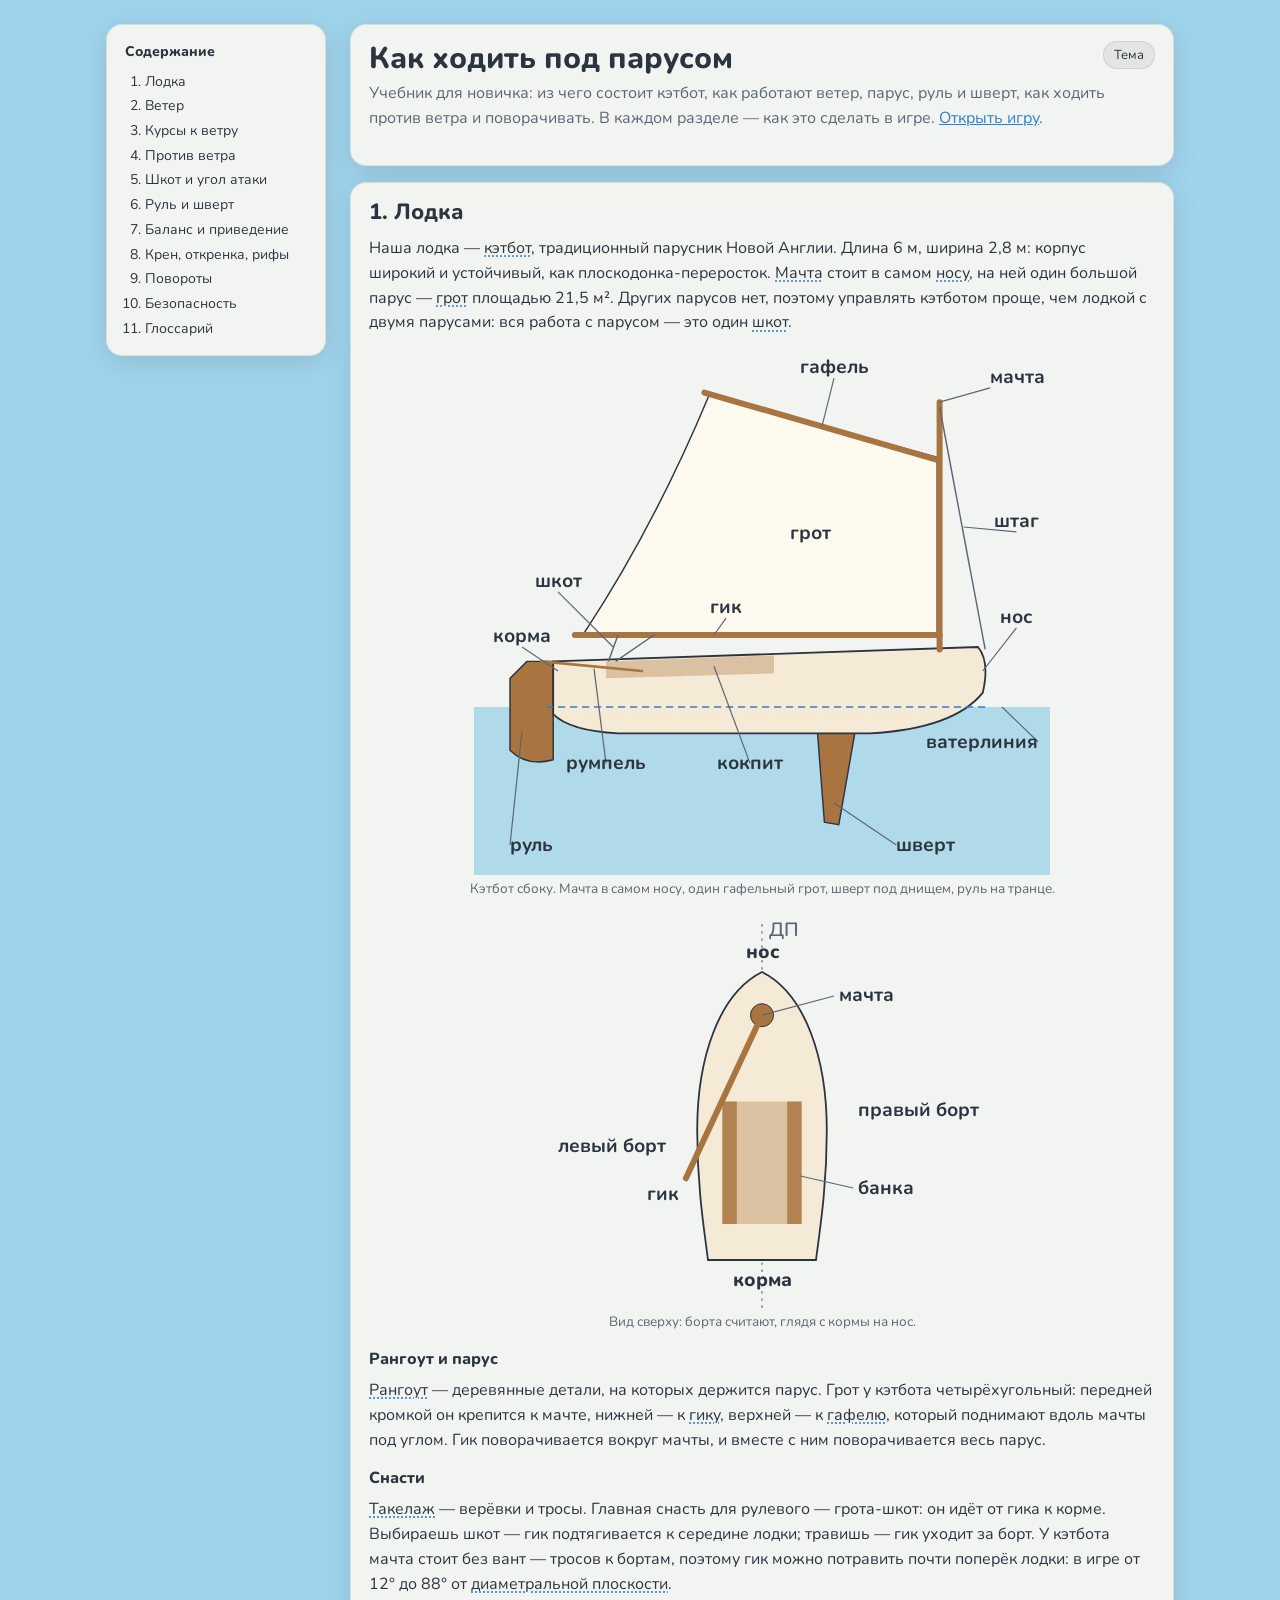
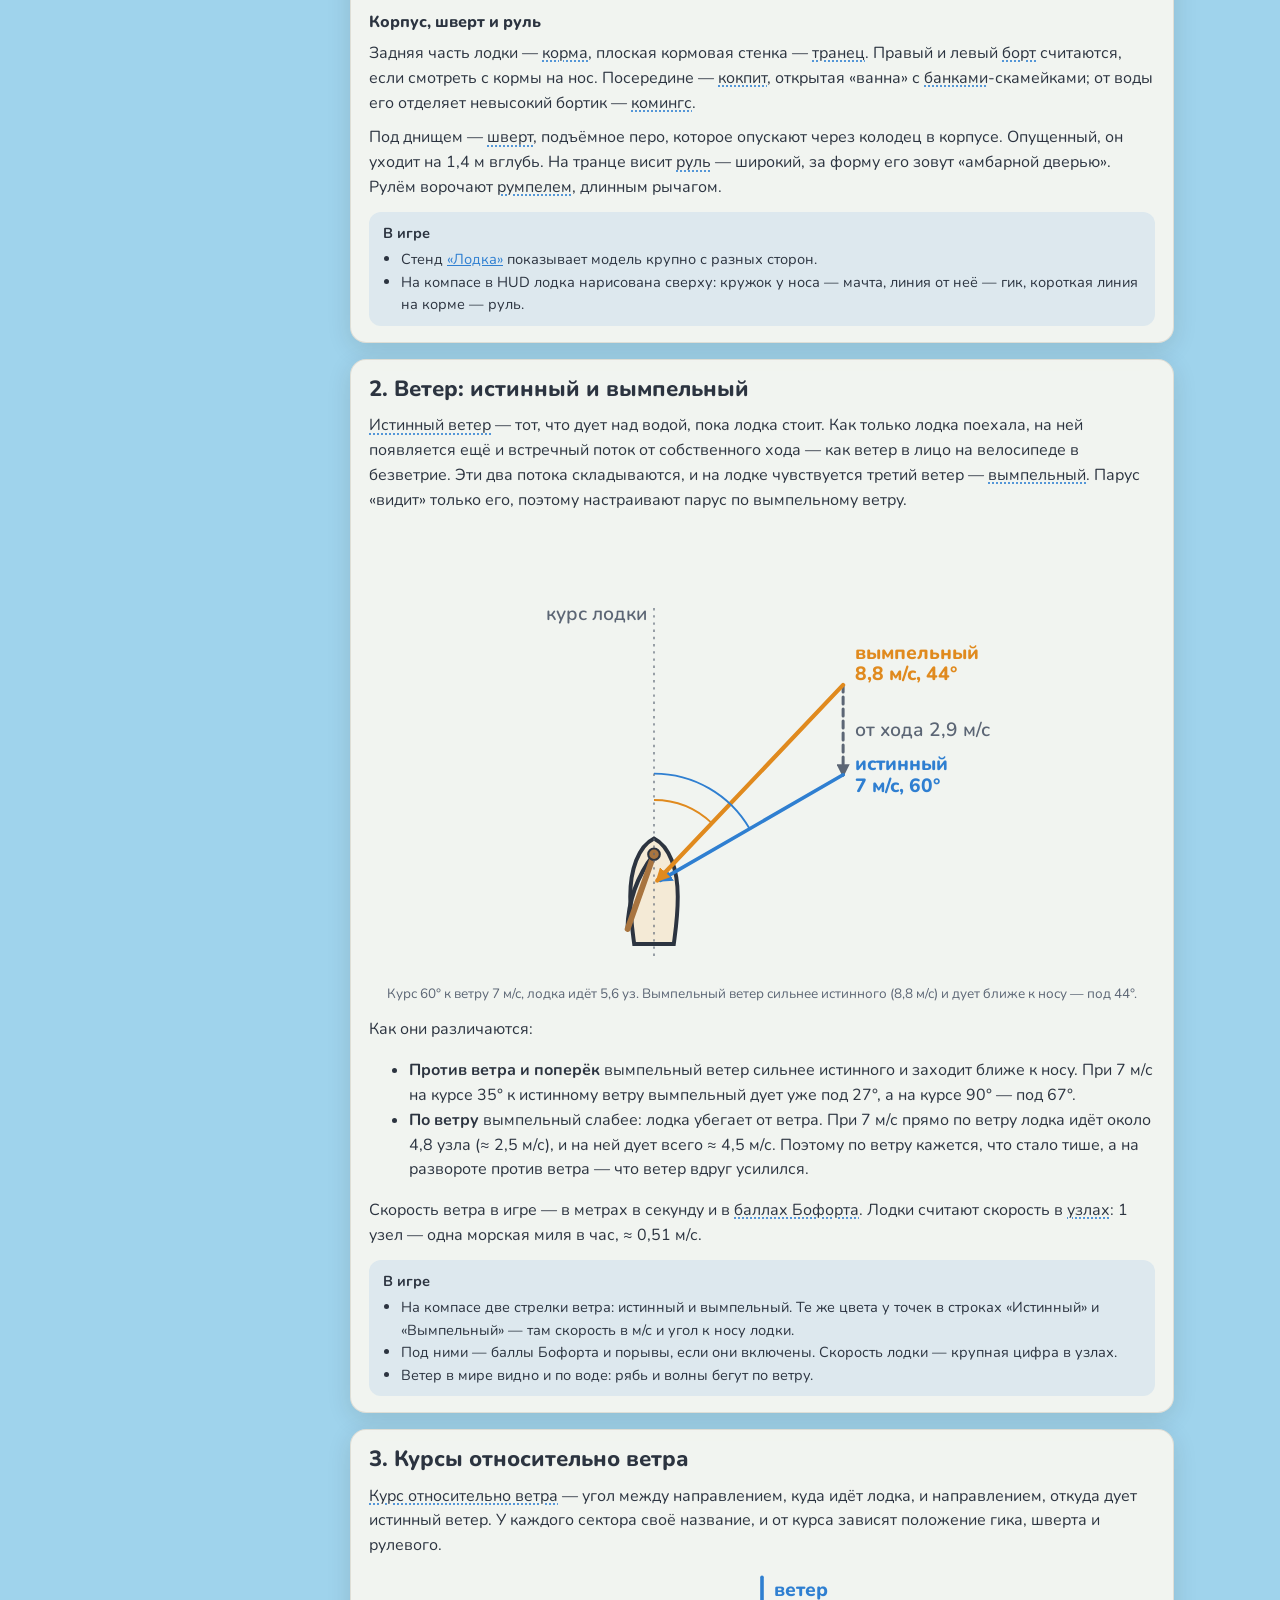
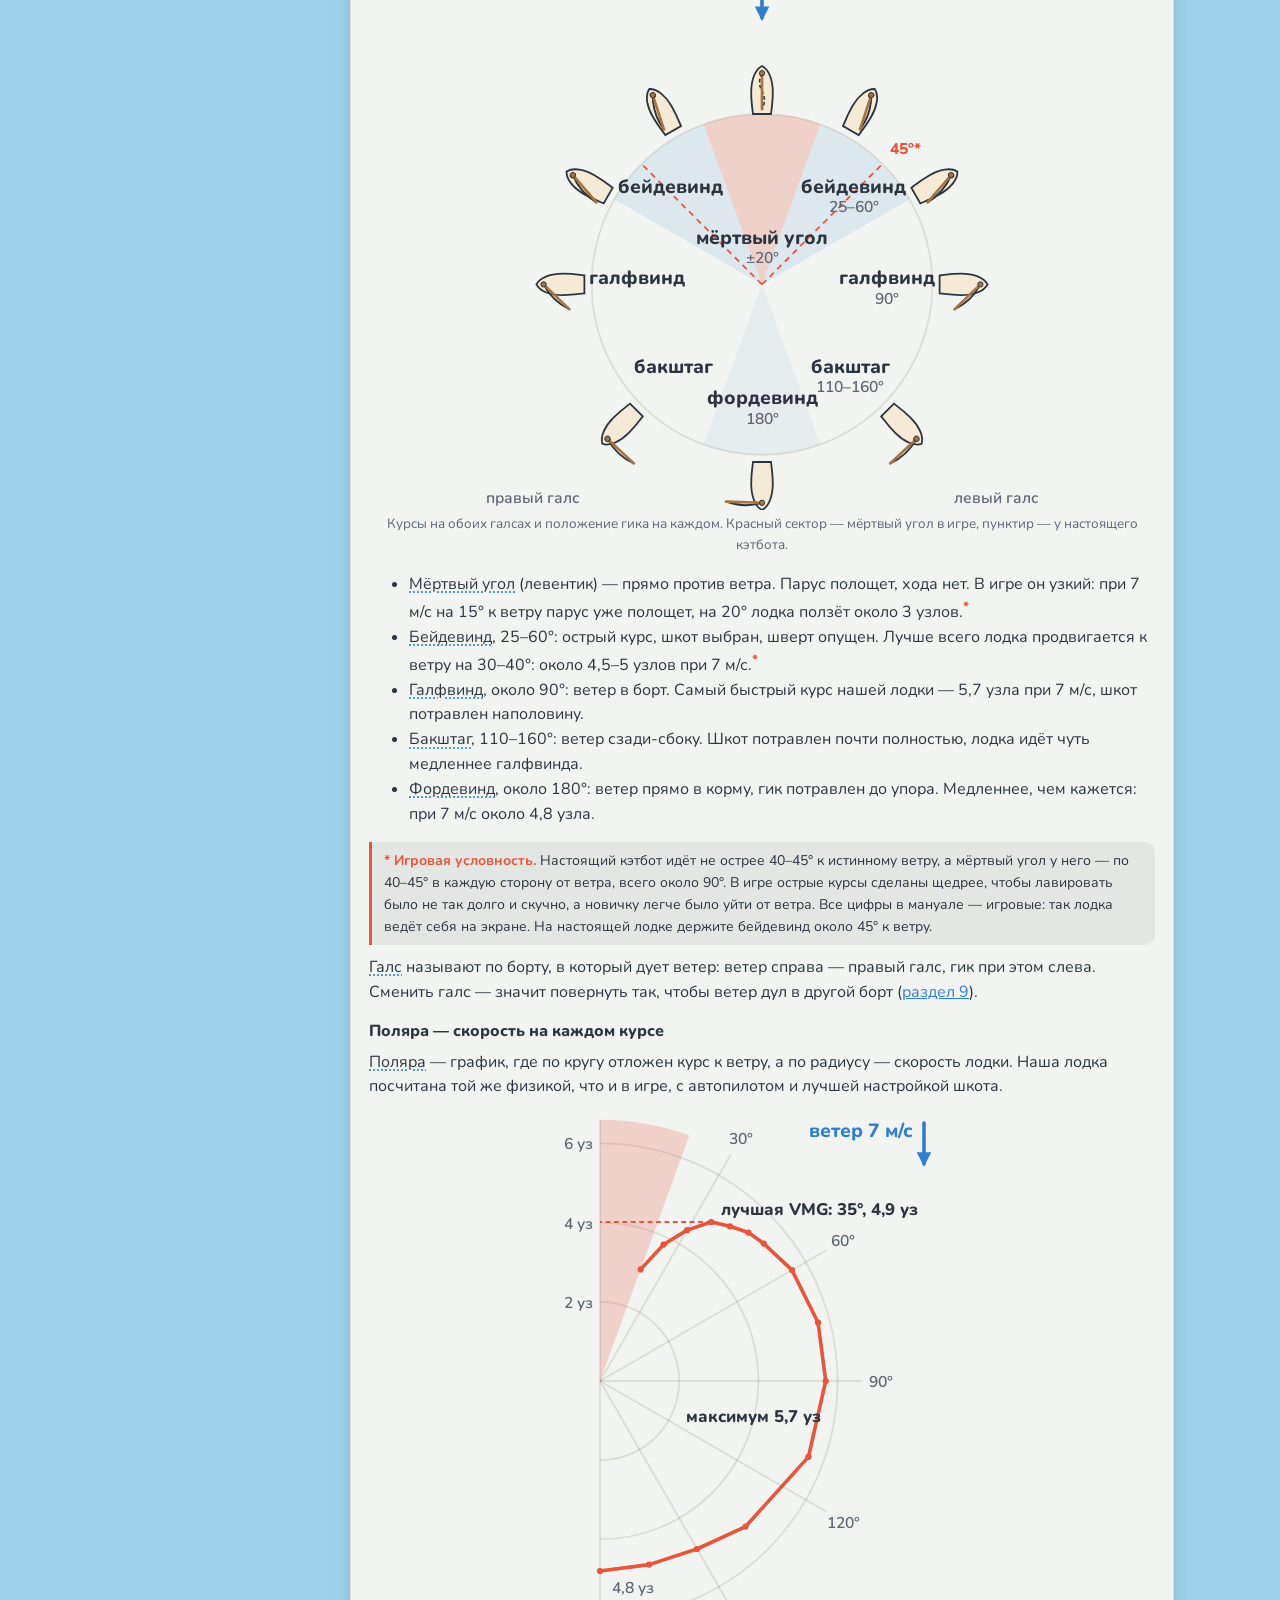
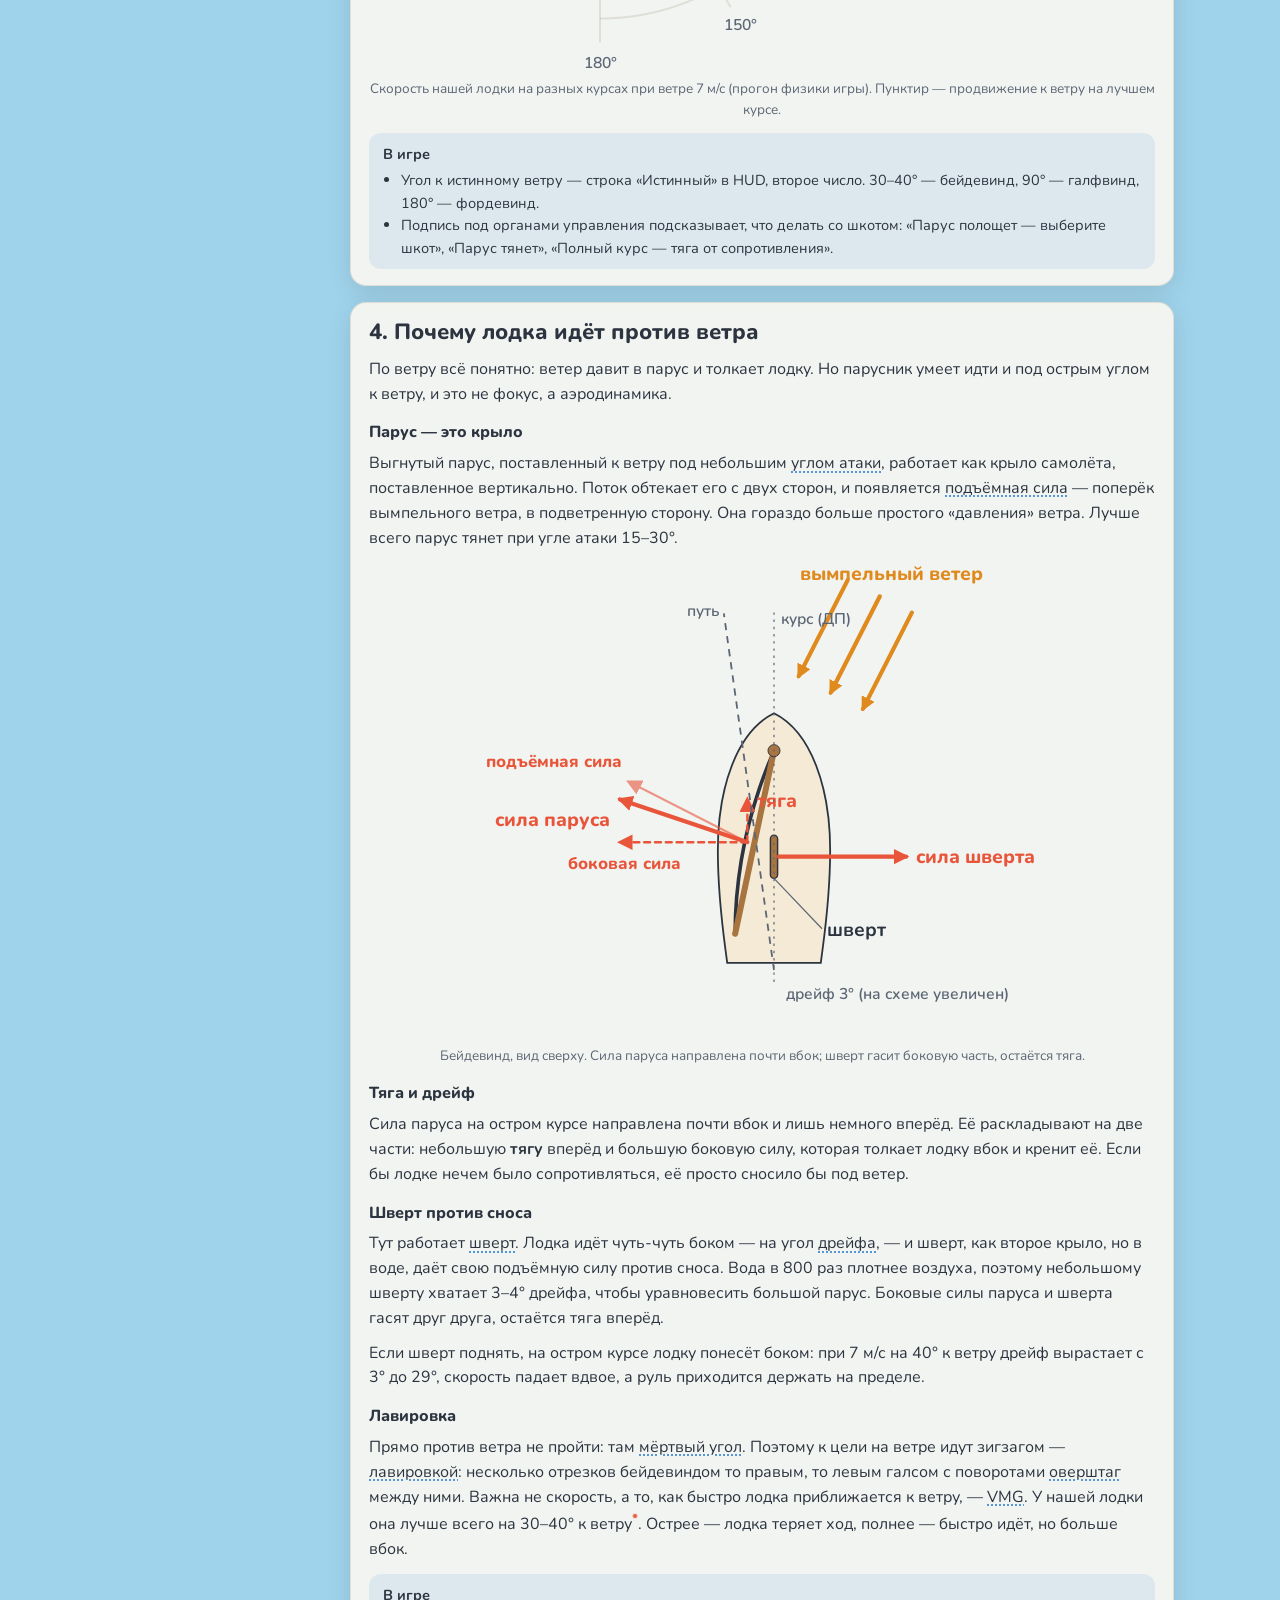
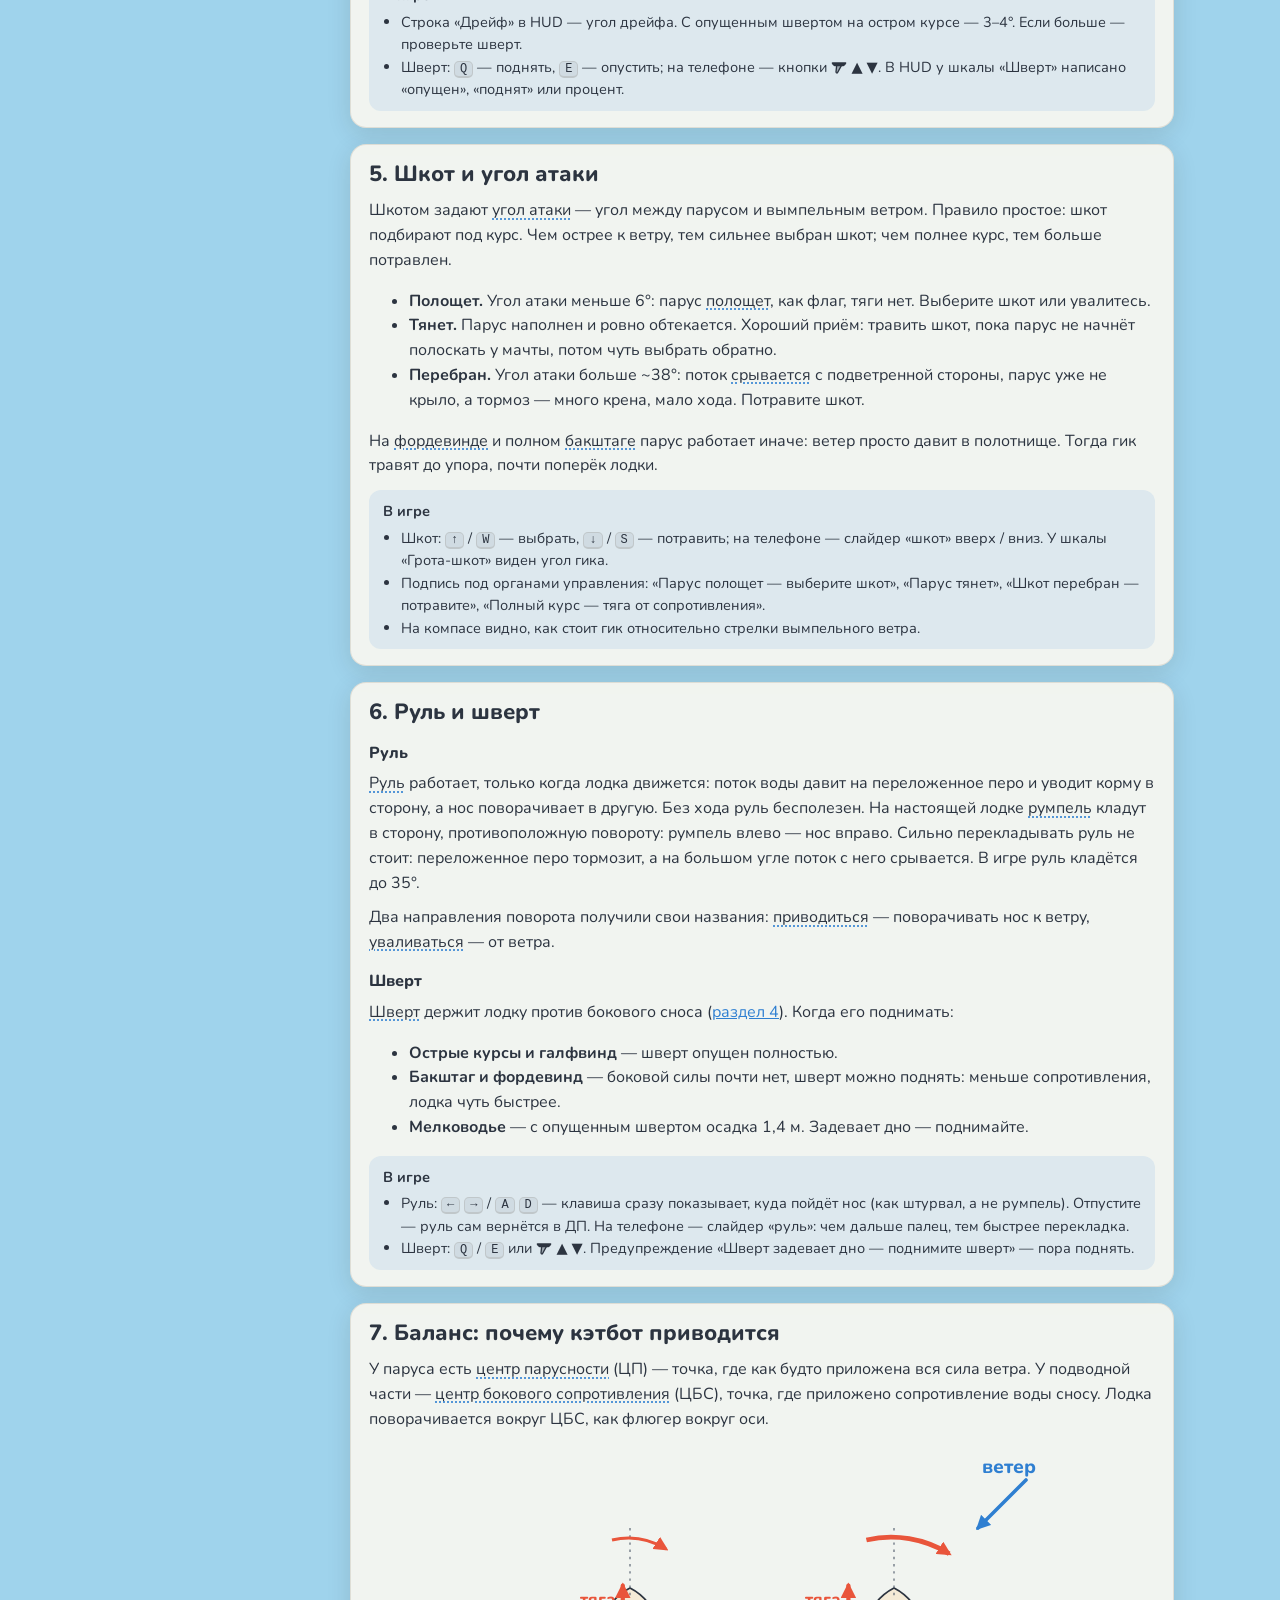
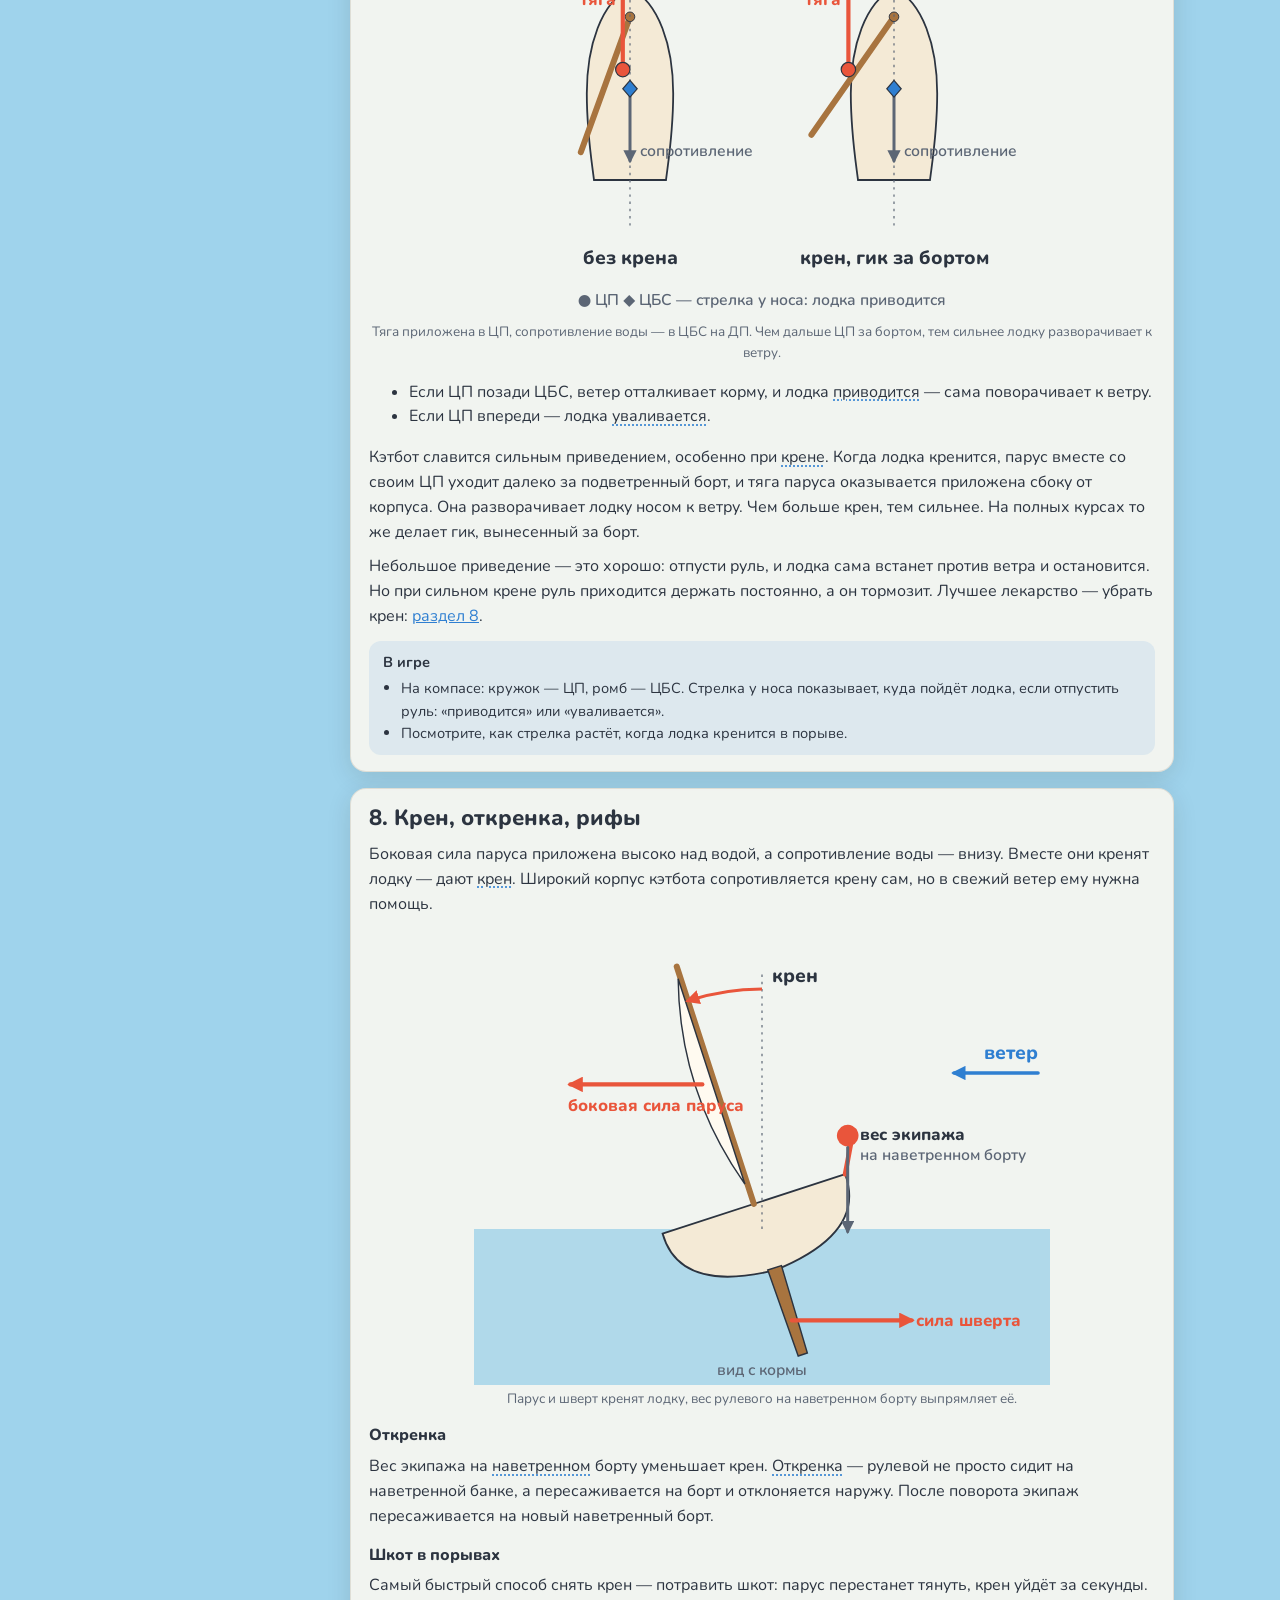
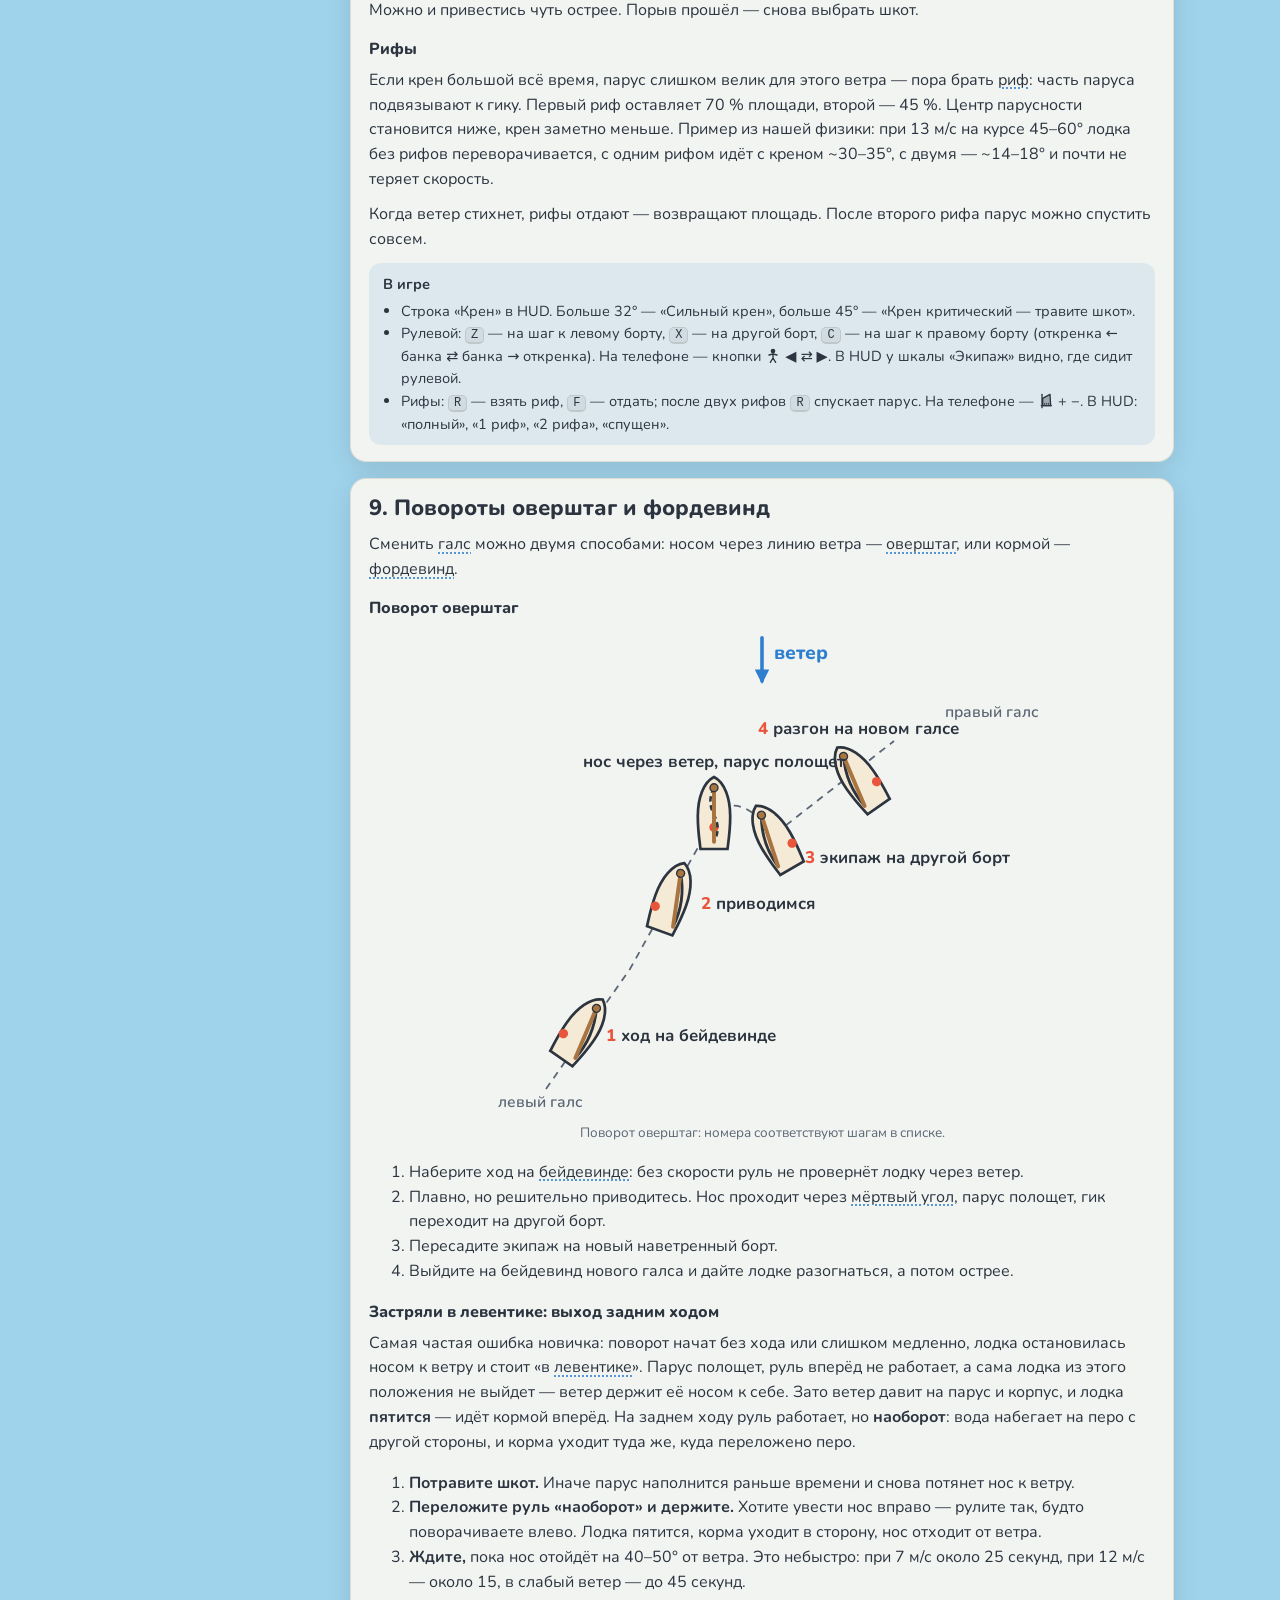
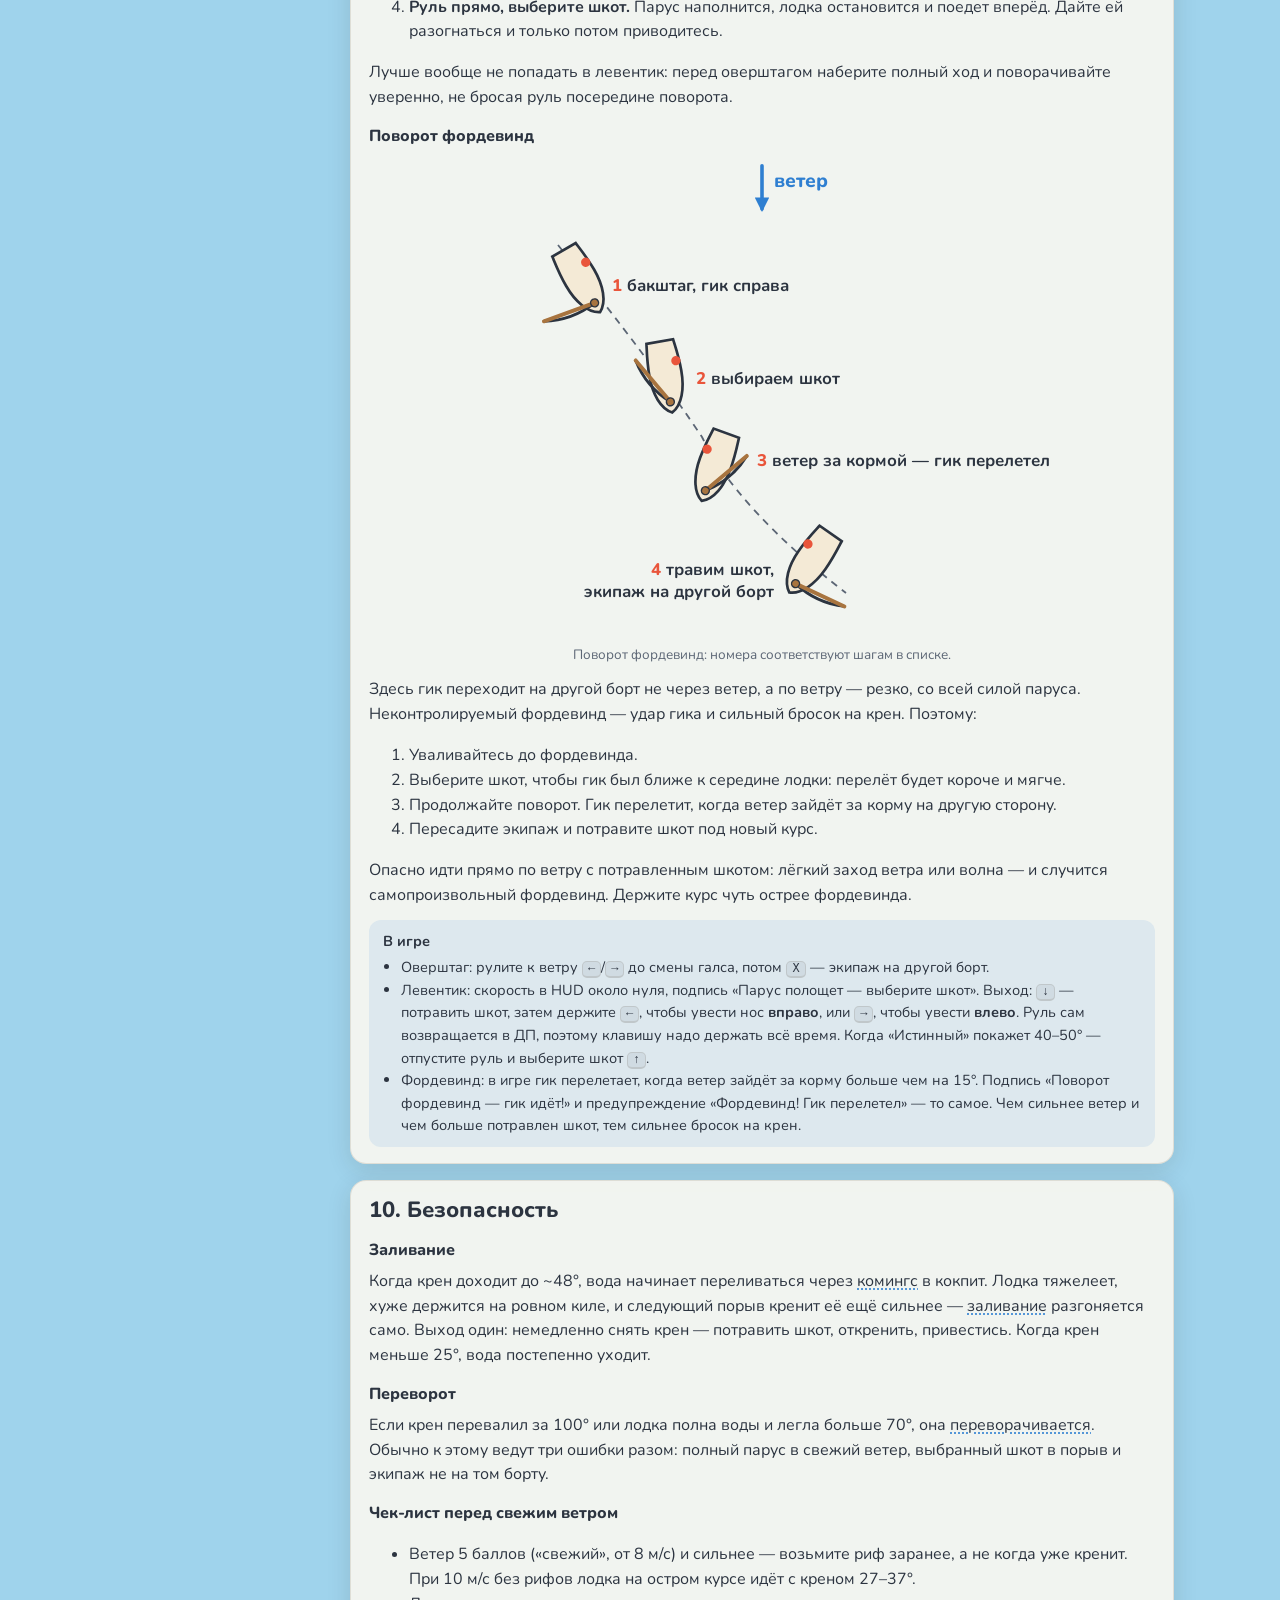
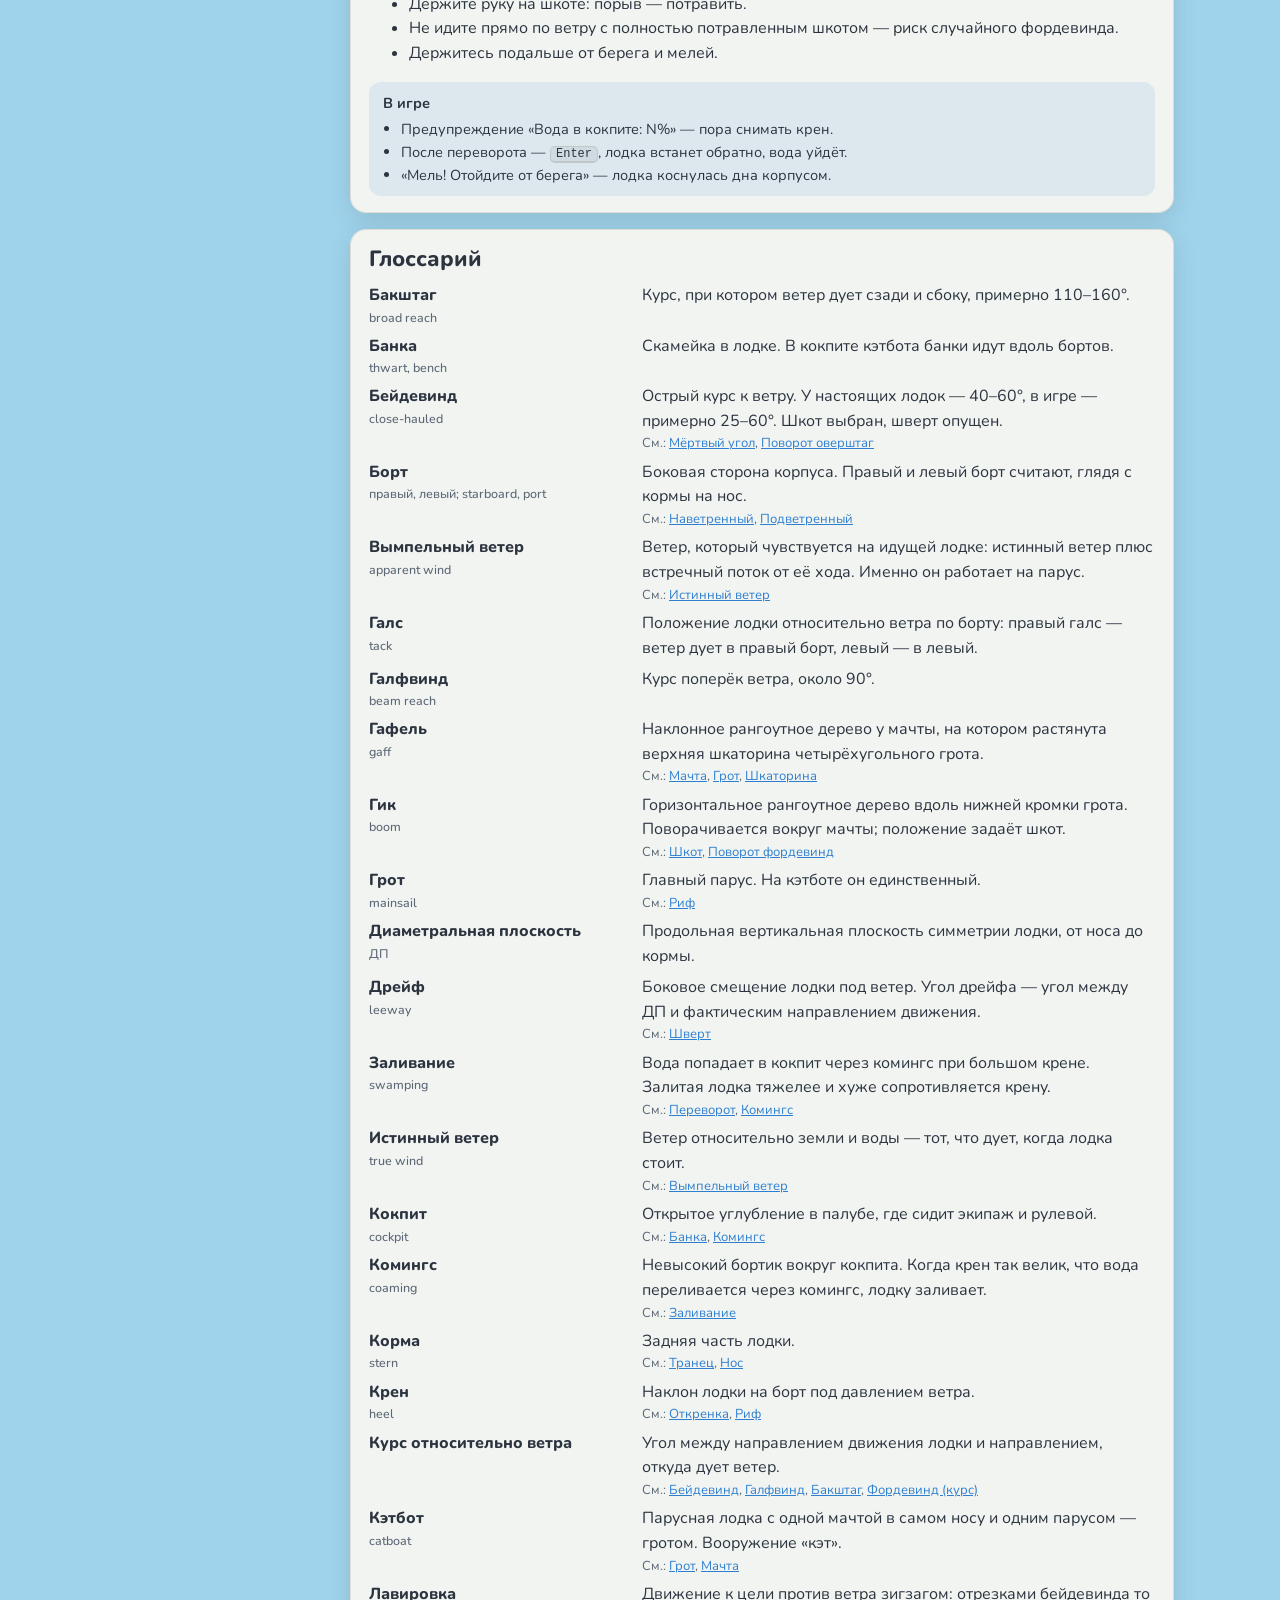
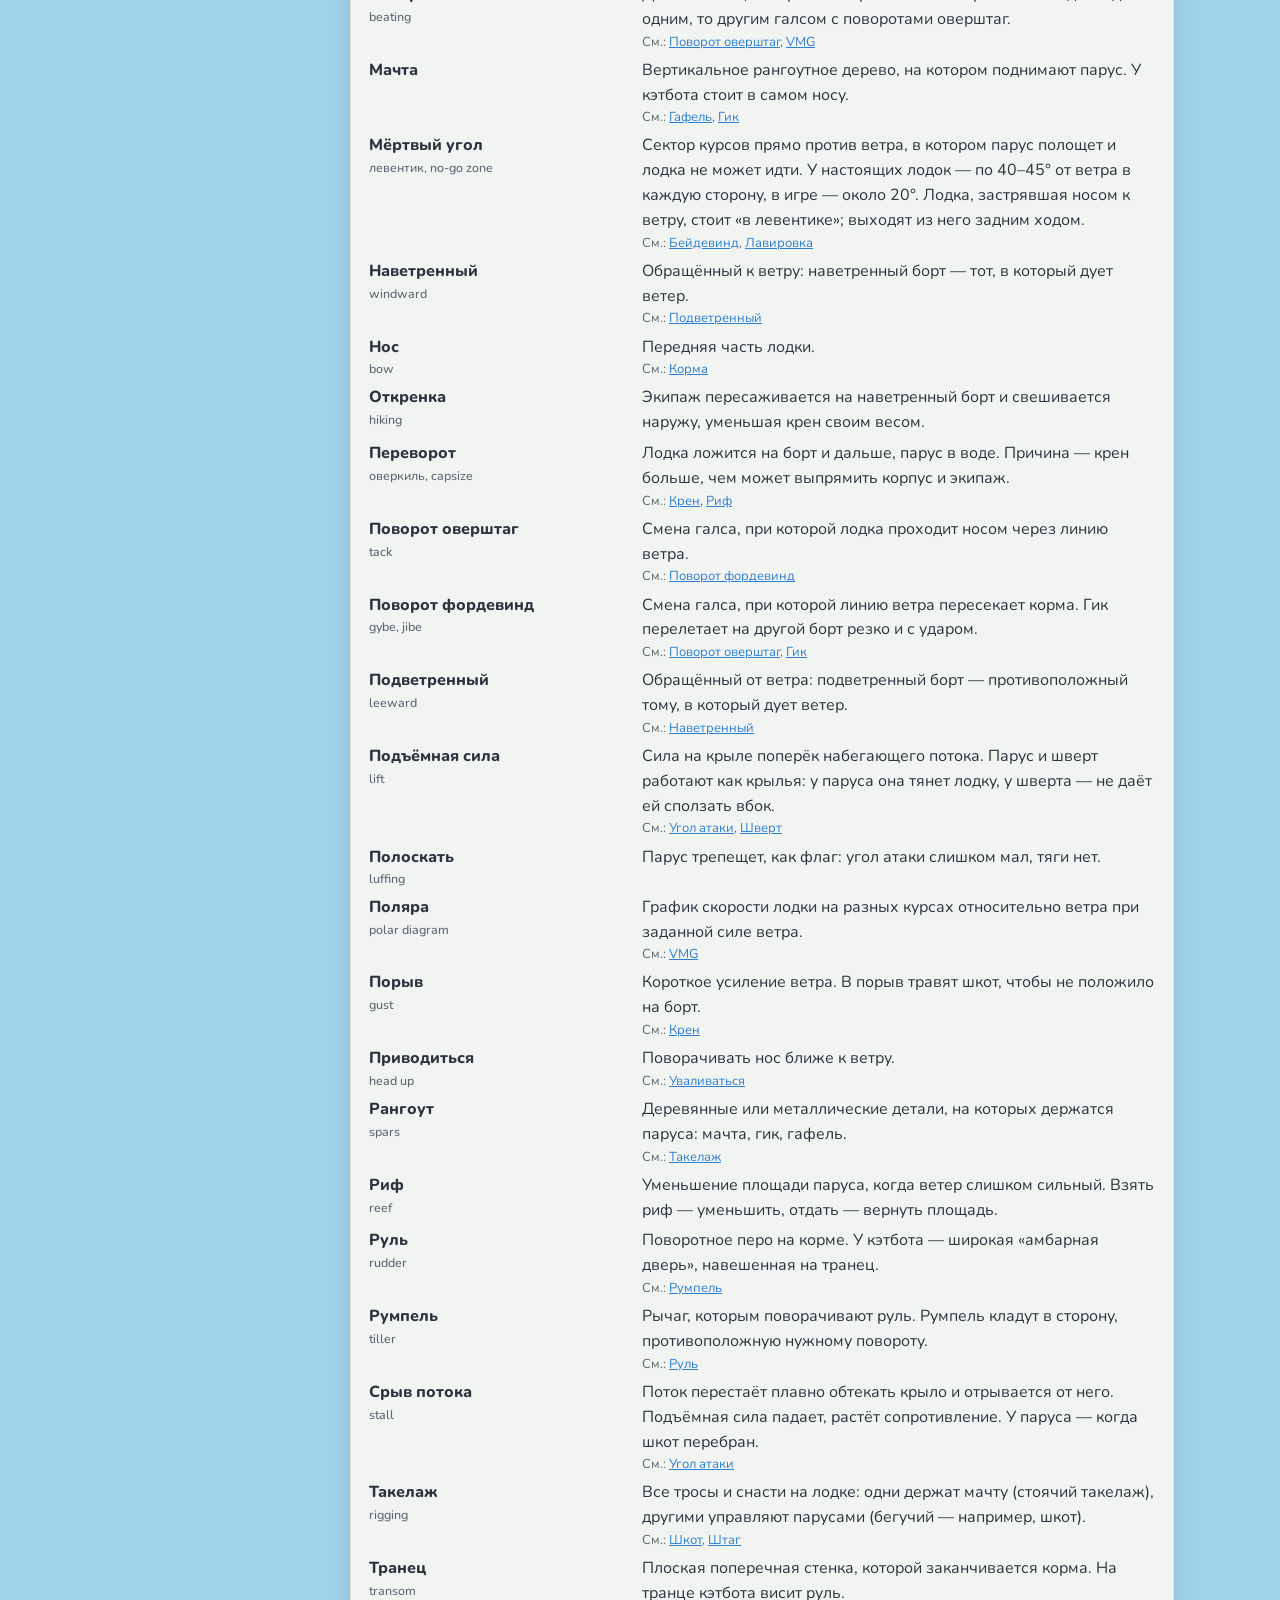
==== manual.html @ 0f507c75 "added sailing manual page" ====
<!doctype html>
<html lang="ru">
<head>
  <meta charset="utf-8">
  <meta name="viewport" content="width=device-width, initial-scale=1">
  <title>Кэтбот — как ходить под парусом</title>
  <!-- Учебник для новичка. Проза живёт здесь; перевод — копия страницы (manual.en.html, manual.pt.html).
       Глоссарий строится из src/ui/glossary.js, термины в тексте — <a class="term" href="#g-<id>">.
       Цифры только из нашей физики: src/config.js и src/debug/run-polar.mjs. -->
  <link rel="preconnect" href="https://fonts.googleapis.com">
  <link href="https://fonts.googleapis.com/css2?family=Nunito:wght@500;700;800&display=swap" rel="stylesheet">
  <link rel="icon" type="image/png" sizes="192x192" href="icons/icon-192.png">
  <style>
    /* токены как в tools.html + тёмная тема и цвета для схем */
    :root {
      --bg: #9fd3ec;
      --ink: #2c3440;
      --ink-soft: #5c6675;
      --card: rgba(255, 250, 240, 0.86);
      --card-border: rgba(80, 60, 30, 0.12);
      --accent: #e9553b;
      --true: #2f7fd1;
      --code: rgba(44, 52, 64, 0.07);
      --game: rgba(47, 127, 209, 0.10);
      /* схемы */
      --sea: #7cc3e6;
      --hull: #f4ead6;
      --wood: #a8743f;
      --sailc: #fffaf0;
      --wind: #2f7fd1;
      --force: #e9553b;
      --line: #2c3440;
      --app: #e08a1e;
      font-family: 'Nunito', system-ui, sans-serif;
      color-scheme: light;
    }
    @media (prefers-color-scheme: dark) {
      :root:not([data-theme="light"]) {
        --bg: #0f1a24; --ink: #e6edf3; --ink-soft: #9aa7b4; --card: rgba(28, 38, 50, 0.92);
        --card-border: rgba(255, 255, 255, 0.08); --accent: #ff7a5c; --true: #6fb3ff; --code: rgba(255, 255, 255, 0.07);
        --game: rgba(111, 179, 255, 0.10);
        --sea: #1d4a66; --hull: #c9bda6; --wood: #b98552; --sailc: #e8e2d4; --wind: #6fb3ff; --force: #ff7a5c; --line: #e6edf3; --app: #f5a742;
        color-scheme: dark;
      }
    }
    :root[data-theme="dark"] {
      --bg: #0f1a24; --ink: #e6edf3; --ink-soft: #9aa7b4; --card: rgba(28, 38, 50, 0.92);
      --card-border: rgba(255, 255, 255, 0.08); --accent: #ff7a5c; --true: #6fb3ff; --code: rgba(255, 255, 255, 0.07);
      --game: rgba(111, 179, 255, 0.10);
      --sea: #1d4a66; --hull: #c9bda6; --wood: #b98552; --sailc: #e8e2d4; --wind: #6fb3ff; --force: #ff7a5c; --line: #e6edf3; --app: #f5a742;
      color-scheme: dark;
    }
    * { box-sizing: border-box; }
    html { scroll-behavior: smooth; scroll-padding-top: 16px; }
    body { margin: 0; background: var(--bg); color: var(--ink); line-height: 1.55; }
    .wrap { max-width: 1100px; margin: 0 auto; padding: 24px 16px 48px; display: grid; grid-template-columns: 220px minmax(0, 1fr); gap: 24px; }
    h1 { font-size: 30px; font-weight: 800; margin: 0 0 4px; line-height: 1.2; }
    h2 { font-size: 22px; font-weight: 800; margin: 0 0 10px; line-height: 1.25; }
    h3 { font-size: 16px; font-weight: 800; margin: 14px 0 6px; }
    p { margin: 0 0 10px; }
    .lead { color: var(--ink-soft); margin-bottom: 18px; }
    a { color: var(--true); }
    kbd { font-family: ui-monospace, 'SF Mono', Menlo, monospace; font-size: 12px; background: var(--code); border: 1px solid var(--card-border); border-bottom-width: 2px; border-radius: 5px; padding: 0 5px; }
    .card {
      background: var(--card); border: 1px solid var(--card-border); border-radius: 16px;
      box-shadow: 0 6px 24px rgba(40, 30, 10, 0.12); padding: 16px 18px; min-width: 0; margin-bottom: 16px;
    }
    /* оглавление */
    nav.toc { position: sticky; top: 16px; align-self: start; font-size: 14px; }
    nav.toc summary { font-weight: 800; cursor: pointer; list-style: none; }
    nav.toc summary::-webkit-details-marker { display: none; }
    nav.toc ol { margin: 8px 0 0; padding-left: 20px; display: grid; gap: 3px; }
    nav.toc a { text-decoration: none; color: var(--ink); }
    nav.toc a:hover { color: var(--true); }
    /* термины глоссария в тексте */
    a.term { color: inherit; text-decoration: underline dotted var(--true); text-underline-offset: 3px; }
    a.term:hover { color: var(--true); }
    /* блок «В игре» */
    .ingame { background: var(--game); border-radius: 12px; padding: 10px 14px; margin-top: 12px; font-size: 14.5px; }
    .ingame > b:first-child { display: block; margin-bottom: 4px; }
    .ingame ul { margin: 0; padding-left: 18px; }
    .ico { display: inline-block; width: 16px; height: 16px; vertical-align: -3px; }
    .ico svg { width: 100%; height: 100%; }
    /* схемы */
    figure { margin: 12px 0; }
    figure svg { display: block; width: 100%; height: auto; max-width: 640px; margin: 0 auto; }
    /* схемы: цвета только из токенов, чтобы работали обе темы */
    svg.d { font-family: 'Nunito', system-ui, sans-serif; font-size: 16px; font-weight: 700; }
    svg.d text { fill: var(--ink); }
    svg.d .soft { fill: var(--ink-soft); font-weight: 600; }
    svg.d .on-sail { fill: #2c3440; }
    svg.d .b { font-weight: 800; }
    svg.d .w { fill: var(--wind); font-weight: 800; }
    svg.d .a { fill: var(--app); font-weight: 800; }
    svg.d .f { fill: var(--force); font-weight: 800; }
    svg.d .num { fill: var(--accent); font-weight: 800; }
    svg.d .sea { fill: var(--sea); opacity: 0.55; }
    svg.d .hull { fill: var(--hull); stroke: var(--line); stroke-width: 1.5; }
    svg.d .cockpit { fill: var(--wood); opacity: 0.35; }
    svg.d .bench { fill: var(--wood); opacity: 0.8; }
    svg.d .board { fill: var(--wood); stroke: var(--line); stroke-width: 1.2; }
    svg.d .sail { fill: var(--sailc); stroke: var(--line); stroke-width: 1.2; }
    svg.d .sail-top { fill: none; stroke: var(--line); stroke-width: 1.6; }
    svg.d .sail-top.big { stroke-width: 3; }
    svg.d .sail-luff { fill: none; stroke: var(--line); stroke-width: 1.4; stroke-dasharray: 3 2; }
    svg.d .spar { stroke: var(--wood); stroke-width: 5; stroke-linecap: round; }
    svg.d .spar.thin { stroke-width: 2.2; }
    svg.d .mast { fill: var(--wood); stroke: var(--line); stroke-width: 0.8; }
    svg.d .crew { fill: var(--accent); }
    svg.d .crew-line { stroke: var(--accent); stroke-width: 4; stroke-linecap: round; }
    svg.d .rope { stroke: var(--ink-soft); stroke-width: 1.2; fill: none; }
    svg.d .lead { stroke: var(--ink-soft); stroke-width: 1; }
    svg.d .wl { stroke: var(--wind); stroke-width: 1.2; stroke-dasharray: 6 4; }
    svg.d .dp { stroke: var(--ink-soft); stroke-width: 1; stroke-dasharray: 2 4; }
    svg.d .ring { fill: none; stroke: var(--card-border); stroke-width: 1.5; }
    svg.d .zone-dead { fill: var(--force); opacity: 0.22; }
    svg.d .zone-close { fill: var(--wind); opacity: 0.10; }
    svg.d .zone-run { fill: var(--wind); opacity: 0.06; }
    svg.d .real { stroke: var(--force); stroke-width: 1.5; stroke-dasharray: 5 4; }
    svg.d .polar { fill: none; stroke: var(--accent); stroke-width: 3; stroke-linejoin: round; }
    svg.d .polar-dot { fill: var(--accent); }
    svg.d .vmg { stroke: var(--accent); stroke-width: 1.5; stroke-dasharray: 4 3; }
    svg.d .track { fill: none; stroke: var(--ink-soft); stroke-width: 1.5; stroke-dasharray: 6 5; }
    svg.d .ce { fill: var(--force); stroke: var(--line); stroke-width: 1; }
    svg.d .clr { fill: var(--wind); stroke: var(--line); stroke-width: 1; }
    svg.d line.wind, svg.d line.app, svg.d line.induced, svg.d line.force, svg.d line.force-soft, svg.d line.force-dash, svg.d line.line { stroke-linecap: round; }
    svg.d .wind { stroke: var(--wind); stroke-width: 3; marker-end: url(#ah-wind); }
    svg.d .app { stroke: var(--app); stroke-width: 3.5; marker-end: url(#ah-app); }
    svg.d .induced { stroke: var(--ink-soft); stroke-width: 2.5; stroke-dasharray: 6 4; marker-end: url(#ah-soft); }
    svg.d .force { stroke: var(--force); stroke-width: 3.5; marker-end: url(#ah-force); }
    svg.d .force-soft { stroke: var(--force); stroke-width: 1.8; opacity: 0.6; marker-end: url(#ah-force); }
    svg.d .force-dash { stroke: var(--force); stroke-width: 2; stroke-dasharray: 5 4; marker-end: url(#ah-force); }
    svg.d .line { stroke: var(--ink-soft); stroke-width: 2.5; marker-end: url(#ah-soft); }
    svg.d .turn { fill: none; stroke: var(--accent); stroke-width: 2.5; marker-end: url(#ah-accent); }
    svg.d .turn.big { stroke-width: 4; }
    svg.d .angle-a { fill: none; stroke: var(--app); stroke-width: 1.5; }
    svg.d .angle-t { fill: none; stroke: var(--wind); stroke-width: 1.5; }
    .mk-wind { fill: var(--wind); } .mk-app { fill: var(--app); } .mk-force { fill: var(--force); }
    .mk-soft { fill: var(--ink-soft); } .mk-accent { fill: var(--accent); }
    figcaption { font-size: 13.5px; color: var(--ink-soft); text-align: center; margin-top: 4px; }
    /* сноска «игровая условность» */
    .note { border-left: 3px solid var(--accent); background: var(--code); border-radius: 0 10px 10px 0; padding: 8px 12px; margin: 10px 0; font-size: 14px; }
    .note > b:first-child { color: var(--accent); }
    sup a { text-decoration: none; font-weight: 800; color: var(--accent); }
    .todo { border: 2px dashed var(--card-border); border-radius: 12px; padding: 18px; text-align: center; color: var(--ink-soft); font-size: 14px; }
    /* глоссарий */
    dl.glossary { margin: 0; display: grid; grid-template-columns: max-content 1fr; gap: 6px 16px; }
    dl.glossary dt { font-weight: 800; }
    dl.glossary dt small { display: block; font-weight: 500; color: var(--ink-soft); font-size: 12.5px; }
    dl.glossary dd { margin: 0; }
    dl.glossary dd .see { font-size: 13px; color: var(--ink-soft); }
    dl.glossary dt:target, dl.glossary dt:target + dd { background: var(--game); }
    dl.glossary dt:target { border-radius: 6px 0 0 6px; }
    dl.glossary dt:target + dd { border-radius: 0 6px 6px 0; }
    /* «назад к тексту» после перехода по термину в глоссарий */
    .back { position: fixed; right: 16px; bottom: 16px; z-index: 10; font: inherit; font-weight: 800; font-size: 14px;
      background: var(--true); color: #fff; border: 0; border-radius: 999px; padding: 9px 16px; cursor: pointer;
      box-shadow: 0 6px 20px rgba(0, 0, 0, 0.25); }
    .back[hidden] { display: none; }
    a.term.flash { background: var(--game); outline: 2px solid var(--true); border-radius: 4px; transition: outline-color 1.2s; }
    .theme { float: right; font: inherit; font-size: 13px; background: var(--code); color: var(--ink); border: 1px solid var(--card-border); border-radius: 999px; padding: 3px 10px; cursor: pointer; }
    @media (max-width: 760px) {
      .wrap { grid-template-columns: 1fr; gap: 0; }
      nav.toc { position: static; }
      h1 { font-size: 24px; }
      h2 { font-size: 19px; }
      .card { padding: 14px; }
      dl.glossary { grid-template-columns: 1fr; gap: 2px; }
      dl.glossary dd { margin-bottom: 8px; }
    }
  </style>
</head>
<body>
<svg width="0" height="0" style="position:absolute" aria-hidden="true"><defs>
  <marker id="ah-wind" viewBox="0 0 10 10" refX="8" refY="5" markerWidth="12" markerHeight="12" markerUnits="userSpaceOnUse" orient="auto"><path d="M0,0 L10,5 L0,10 z" class="mk-wind"/></marker>
  <marker id="ah-app" viewBox="0 0 10 10" refX="8" refY="5" markerWidth="12" markerHeight="12" markerUnits="userSpaceOnUse" orient="auto"><path d="M0,0 L10,5 L0,10 z" class="mk-app"/></marker>
  <marker id="ah-force" viewBox="0 0 10 10" refX="8" refY="5" markerWidth="13" markerHeight="13" markerUnits="userSpaceOnUse" orient="auto"><path d="M0,0 L10,5 L0,10 z" class="mk-force"/></marker>
  <marker id="ah-soft" viewBox="0 0 10 10" refX="8" refY="5" markerWidth="11" markerHeight="11" markerUnits="userSpaceOnUse" orient="auto"><path d="M0,0 L10,5 L0,10 z" class="mk-soft"/></marker>
  <marker id="ah-accent" viewBox="0 0 10 10" refX="8" refY="5" markerWidth="12" markerHeight="12" markerUnits="userSpaceOnUse" orient="auto"><path d="M0,0 L10,5 L0,10 z" class="mk-accent"/></marker>
</defs></svg>
<div class="wrap">
  <nav class="toc card">
    <details id="toc" open>
      <summary>Содержание</summary>
      <ol>
        <li><a href="#boat">Лодка</a></li>
        <li><a href="#wind">Ветер</a></li>
        <li><a href="#courses">Курсы к ветру</a></li>
        <li><a href="#upwind">Против ветра</a></li>
        <li><a href="#trim">Шкот и угол атаки</a></li>
        <li><a href="#foils">Руль и шверт</a></li>
        <li><a href="#balance">Баланс и приведение</a></li>
        <li><a href="#heel">Крен, откренка, рифы</a></li>
        <li><a href="#turns">Повороты</a></li>
        <li><a href="#safety">Безопасность</a></li>
        <li><a href="#glossary">Глоссарий</a></li>
      </ol>
    </details>
  </nav>

  <main>
    <header class="card">
      <button class="theme" id="theme" type="button">Тема</button>
      <h1>Как ходить под парусом</h1>
      <p class="lead">Учебник для новичка: из чего состоит кэтбот, как работают ветер, парус, руль и шверт,
        как ходить против ветра и поворачивать. В каждом разделе — как это сделать в игре.
        <a href="index.html">Открыть игру</a>.</p>
    </header>

    <section class="card" id="boat">
      <h2>1. Лодка</h2>
      <p>Наша лодка — <a class="term" href="#g-catboat">кэтбот</a>, традиционный парусник Новой Англии. Длина 6 м, ширина
        2,8 м: корпус широкий и устойчивый, как плоскодонка-переросток. <a class="term" href="#g-mast">Мачта</a> стоит
        в самом <a class="term" href="#g-bow">носу</a>, на ней один большой парус — <a class="term" href="#g-grot">грот</a>
        площадью 21,5 м². Других парусов нет, поэтому управлять кэтботом проще, чем лодкой с двумя парусами:
        вся работа с парусом — это один <a class="term" href="#g-sheet">шкот</a>.</p>
      <figure><svg viewBox="0 0 480 440" class="d" role="img" aria-label="Кэтбот сбоку: мачта, гафель, грот, гик, шкот, кокпит, руль, шверт" style="max-width:576px"><rect x="0" y="300" width="480" height="140" class="sea"/><path d="M286,318 L318,318 L304,398 L292,396 Z" class="board"/><path d="M44,262 L66,262 L66,344 Q44,350 30,336 L30,276 Z" class="board"/><path d="M66,262 L420,250 Q430,262 424,288 Q400,318 330,322 L120,322 Q80,320 66,306 Z" class="hull"/><line x1="60" y1="300" x2="430" y2="300" class="wl"/><path d="M110,262 L250,257 L250,272 L110,276 Z" class="cockpit"/><line x1="56" y1="262" x2="140" y2="270" class="spar thin"/><path d="M386,240 L386,92 L196,40 Q150,150 92,238 Z" class="sail"/><line x1="388" y1="252" x2="388" y2="46" class="spar"/><line x1="386" y1="94" x2="192" y2="38" class="spar"/><line x1="388" y1="240" x2="84" y2="240" class="spar"/><path d="M120,240 L112,262" class="rope"/><path d="M150,240 L118,262" class="rope"/><line x1="388" y1="50" x2="426" y2="252" class="rope"/><line x1="388" y1="46" x2="430" y2="34" class="lead"/><text x="430" y="30" text-anchor="start" class="">мачта</text><line x1="290" y1="66" x2="300" y2="26" class="lead"/><text x="300" y="22" text-anchor="middle" class="">гафель</text><text x="280" y="160" text-anchor="middle" class="on-sail">грот</text><line x1="200" y1="240" x2="210" y2="226" class="lead"/><text x="210" y="222" text-anchor="middle" class="on-sail">гик</text><line x1="116" y1="250" x2="70" y2="204" class="lead"/><text x="70" y="200" text-anchor="middle" class="">шкот</text><line x1="408" y1="150" x2="452" y2="154" class="lead"/><text x="452" y="150" text-anchor="middle" class="">штаг</text><line x1="200" y1="266" x2="230" y2="347" class="lead"/><text x="230" y="352" text-anchor="middle" class="">кокпит</text><line x1="100" y1="268" x2="110" y2="347" class="lead"/><text x="110" y="352" text-anchor="middle" class="">румпель</text><line x1="40" y1="320" x2="30" y2="415" class="lead"/><text x="30" y="420" text-anchor="start" class="">руль</text><line x1="300" y1="380" x2="352" y2="415" class="lead"/><text x="352" y="420" text-anchor="start" class="">шверт</text><line x1="424" y1="270" x2="452" y2="234" class="lead"/><text x="452" y="230" text-anchor="middle" class="">нос</text><line x1="70" y1="270" x2="40" y2="250" class="lead"/><text x="40" y="246" text-anchor="middle" class="">корма</text><line x1="440" y1="300" x2="470" y2="329" class="lead"/><text x="470" y="334" text-anchor="end" class="">ватерлиния</text></svg><figcaption>Кэтбот сбоку. Мачта в самом носу, один гафельный грот, шверт под днищем, руль на транце.</figcaption></figure>
      <figure><svg viewBox="0 0 480 330" class="d" role="img" aria-label="Кэтбот сверху: нос, корма, правый и левый борт, ДП, банки" style="max-width:576px"><line x1="240" y1="10" x2="240" y2="330" class="dp"/><text x="246" y="20" text-anchor="start" class="soft">ДП</text><g transform="translate(240,170) scale(6.0)"><path d="M0,-20 C6,-17 9,-8 9,2 C9,10 8,16 7.5,20 L-7.5,20 C-8,16 -9,10 -9,2 C-9,-8 -6,-17 0,-20 Z" class="hull" style="stroke-width:0.25"/><path d="M-5.5,-2 L5.5,-2 L5.5,15 L-5.5,15 Z" class="cockpit" style="stroke-width:0.16666666666666666"/><rect x="-5.5" y="-2" width="2" height="17" class="bench"/><rect x="3.5" y="-2" width="2" height="17" class="bench"/><circle cx="0" cy="-14" r="1.6" class="mast" style="stroke-width:0.13333333333333333"/></g><line x1="240" y1="86" x2="176.6" y2="221.9" class="spar"/><text x="170.6" y="239.9" text-anchor="end" class="">гик</text><text x="240" y="38" text-anchor="middle" class="b">нос</text><text x="240" y="312" text-anchor="middle" class="b">корма</text><text x="320" y="170" text-anchor="start" class="">правый борт</text><text x="160" y="200" text-anchor="end" class="">левый борт</text><line x1="272" y1="220" x2="316" y2="230" class="lead"/><text x="320" y="235" text-anchor="start" class="">банка</text><line x1="240" y1="86" x2="300" y2="70" class="lead"/><text x="304" y="74" text-anchor="start" class="">мачта</text></svg><figcaption>Вид сверху: борта считают, глядя с кормы на нос.</figcaption></figure>
      <h3>Рангоут и парус</h3>
      <p><a class="term" href="#g-rangout">Рангоут</a> — деревянные детали, на которых держится парус. Грот у кэтбота
        четырёхугольный: передней кромкой он крепится к мачте, нижней — к <a class="term" href="#g-boom">гику</a>, верхней —
        к <a class="term" href="#g-gaff">гафелю</a>, который поднимают вдоль мачты под углом. Гик поворачивается вокруг мачты,
        и вместе с ним поворачивается весь парус.</p>
      <h3>Снасти</h3>
      <p><a class="term" href="#g-takelazh">Такелаж</a> — верёвки и тросы. Главная снасть для рулевого — грота-шкот: он идёт
        от гика к корме. Выбираешь шкот — гик подтягивается к середине лодки; травишь — гик уходит за борт. У кэтбота
        мачта стоит без вант — тросов к бортам, поэтому гик можно потравить почти поперёк лодки: в игре от 12° до 88° от
        <a class="term" href="#g-dp">диаметральной плоскости</a>.</p>
      <h3>Корпус, шверт и руль</h3>
      <p>Задняя часть лодки — <a class="term" href="#g-stern">корма</a>, плоская кормовая стенка — <a class="term" href="#g-transom">транец</a>.
        Правый и левый <a class="term" href="#g-bort">борт</a> считаются, если смотреть с кормы на нос. Посередине —
        <a class="term" href="#g-cockpit">кокпит</a>, открытая «ванна» с <a class="term" href="#g-banka">банками</a>-скамейками;
        от воды его отделяет невысокий бортик — <a class="term" href="#g-coaming">комингс</a>.</p>
      <p>Под днищем — <a class="term" href="#g-shvert">шверт</a>, подъёмное перо, которое опускают через колодец в корпусе.
        Опущенный, он уходит на 1,4 м вглубь. На транце висит <a class="term" href="#g-rudder">руль</a> — широкий,
        за форму его зовут «амбарной дверью». Рулём ворочают <a class="term" href="#g-tiller">румпелем</a>, длинным рычагом.</p>
      <div class="ingame"><b>В игре</b>
        <ul>
          <li>Стенд <a href="src/debug/boat-viewer.html?views=detail">«Лодка»</a> показывает модель крупно с разных сторон.</li>
          <li>На компасе в HUD лодка нарисована сверху: кружок у носа — мачта, линия от неё — гик, короткая линия на корме — руль.</li>
        </ul>
      </div>
    </section>

    <section class="card" id="wind">
      <h2>2. Ветер: истинный и вымпельный</h2>
      <p><a class="term" href="#g-true-wind">Истинный ветер</a> — тот, что дует над водой, пока лодка стоит. Как только лодка
        поехала, на ней появляется ещё и встречный поток от собственного хода — как ветер в лицо на велосипеде в безветрие.
        Эти два потока складываются, и на лодке чувствуется третий ветер — <a class="term" href="#g-apparent-wind">вымпельный</a>.
        Парус «видит» только его, поэтому настраивают парус по вымпельному ветру.</p>
      <figure><svg viewBox="0 0 400 380" class="d" role="img" aria-label="Треугольник ветров: истинный ветер плюс встречный поток от хода дают вымпельный" style="max-width:480px"><g transform="translate(110,306) rotate(0) scale(2.2)" class=""><path d="M0,-20 C6,-17 9,-8 9,2 C9,10 8,16 7.5,20 L-7.5,20 C-8,16 -9,10 -9,2 C-9,-8 -6,-17 0,-20 Z" class="hull"/><path d="M0,-14 Q-9.7,-1.5 -10,14.3" class="sail-top"/><line x1="0" y1="-14" x2="-10" y2="14.3" class="spar thin"/><circle cx="0" cy="-14" r="2.2" class="mast"/></g><line x1="110" y1="360" x2="110" y2="70" class="dp"/><text x="104" y="80" text-anchor="end" class="soft">курс лодки</text><line x1="267.6" y1="134.1" x2="267.6" y2="209" class="induced"/><line x1="267.6" y1="209" x2="115.2" y2="297" class="wind"/><line x1="267.6" y1="134.1" x2="112.8" y2="297.1" class="app"/><text x="277.6" y="205" text-anchor="start" class="w">истинный</text><text x="277.6" y="223" text-anchor="start" class="w">7 м/с, 60°</text><text x="277.6" y="176.6" text-anchor="start" class="soft">от хода 2,9 м/с</text><text x="277.6" y="112.1" text-anchor="start" class="a">вымпельный</text><text x="277.6" y="130.1" text-anchor="start" class="a">8,8 м/с, 44°</text><path d="M110,230 A70,70 0 0,1 158.2,249.3" class="angle-a"/><path d="M110,208 A92,92 0 0,1 189.7,254" class="angle-t"/></svg><figcaption>Курс 60° к ветру 7 м/с, лодка идёт 5,6 уз. Вымпельный ветер сильнее истинного (8,8 м/с) и дует ближе к носу — под 44°.</figcaption></figure>
      <p>Как они различаются:</p>
      <ul>
        <li><b>Против ветра и поперёк</b> вымпельный ветер сильнее истинного и заходит ближе к носу. При 7 м/с на курсе
          35° к истинному ветру вымпельный дует уже под 27°, а на курсе 90° — под 67°.</li>
        <li><b>По ветру</b> вымпельный слабее: лодка убегает от ветра. При 7 м/с прямо по ветру лодка идёт около 4,8 узла
          (≈ 2,5 м/с), и на ней дует всего ≈ 4,5 м/с. Поэтому по ветру кажется, что стало тише, а на развороте против ветра — что ветер вдруг усилился.</li>
      </ul>
      <p>Скорость ветра в игре — в метрах в секунду и в <a class="term" href="#g-beaufort">баллах Бофорта</a>. Лодки считают
        скорость в <a class="term" href="#g-knot">узлах</a>: 1 узел — одна морская миля в час, ≈ 0,51 м/с.</p>
      <div class="ingame"><b>В игре</b>
        <ul>
          <li>На компасе две стрелки ветра: истинный и вымпельный. Те же цвета у точек в строках «Истинный» и «Вымпельный» —
            там скорость в м/с и угол к носу лодки.</li>
          <li>Под ними — баллы Бофорта и порывы, если они включены. Скорость лодки — крупная цифра в узлах.</li>
          <li>Ветер в мире видно и по воде: рябь и волны бегут по ветру.</li>
        </ul>
      </div>
    </section>

    <section class="card" id="courses">
      <h2>3. Курсы относительно ветра</h2>
      <p><a class="term" href="#g-kurs">Курс относительно ветра</a> — угол между направлением, куда идёт лодка, и направлением,
        откуда дует истинный ветер. У каждого сектора своё название, и от курса зависят положение гика, шверта и рулевого.</p>
      <figure><svg viewBox="0 0 480 450" class="d" role="img" aria-label="Роза курсов: мёртвый угол, бейдевинд, галфвинд, бакштаг, фордевинд на обоих галсах" style="max-width:576px"><circle cx="240" cy="262" r="142" class="ring"/><path d="M240,262 L191.4,128.6 A142,142 0 0,1 288.6,128.6 Z" class="zone-dead"/><path d="M240,262 L288.6,128.6 A142,142 0 0,1 363,191 Z" class="zone-close"/><path d="M240,262 L117,191 A142,142 0 0,1 191.4,128.6 Z" class="zone-close"/><path d="M240,262 L288.6,395.4 A142,142 0 0,1 191.4,395.4 Z" class="zone-run"/><line x1="240" y1="262" x2="139.6" y2="161.6" class="real"/><line x1="240" y1="262" x2="340.4" y2="161.6" class="real"/><text x="346.7" y="153.3" text-anchor="start" class="f" style="font-size:13px">45°*</text><line x1="240" y1="6" x2="240" y2="40" class="wind"/><text x="250" y="22" text-anchor="start" class="w">ветер</text><g transform="translate(324,116.5) rotate(30) scale(1.0)" class=""><path d="M0,-20 C6,-17 9,-8 9,2 C9,10 8,16 7.5,20 L-7.5,20 C-8,16 -9,10 -9,2 C-9,-8 -6,-17 0,-20 Z" class="hull"/><path d="M0,-14 Q8,-0.4 6.2,15.3" class="sail-top"/><line x1="0" y1="-14" x2="6.2" y2="15.3" class="spar thin"/><circle cx="0" cy="-14" r="2.2" class="mast"/></g><g transform="translate(156,116.5) rotate(-30) scale(1.0)" class=""><path d="M0,-20 C6,-17 9,-8 9,2 C9,10 8,16 7.5,20 L-7.5,20 C-8,16 -9,10 -9,2 C-9,-8 -6,-17 0,-20 Z" class="hull"/><path d="M0,-14 Q-8,-0.4 -6.2,15.3" class="sail-top"/><line x1="0" y1="-14" x2="-6.2" y2="15.3" class="spar thin"/><circle cx="0" cy="-14" r="2.2" class="mast"/></g><g transform="translate(385.5,178) rotate(60) scale(1.0)" class=""><path d="M0,-20 C6,-17 9,-8 9,2 C9,10 8,16 7.5,20 L-7.5,20 C-8,16 -9,10 -9,2 C-9,-8 -6,-17 0,-20 Z" class="hull"/><path d="M0,-14 Q9.6,-1.4 9.8,14.4" class="sail-top"/><line x1="0" y1="-14" x2="9.8" y2="14.4" class="spar thin"/><circle cx="0" cy="-14" r="2.2" class="mast"/></g><g transform="translate(94.5,178) rotate(-60) scale(1.0)" class=""><path d="M0,-20 C6,-17 9,-8 9,2 C9,10 8,16 7.5,20 L-7.5,20 C-8,16 -9,10 -9,2 C-9,-8 -6,-17 0,-20 Z" class="hull"/><path d="M0,-14 Q-9.6,-1.4 -9.8,14.4" class="sail-top"/><line x1="0" y1="-14" x2="-9.8" y2="14.4" class="spar thin"/><circle cx="0" cy="-14" r="2.2" class="mast"/></g><g transform="translate(408,262) rotate(90) scale(1.0)" class=""><path d="M0,-20 C6,-17 9,-8 9,2 C9,10 8,16 7.5,20 L-7.5,20 C-8,16 -9,10 -9,2 C-9,-8 -6,-17 0,-20 Z" class="hull"/><path d="M0,-14 Q14,-6.7 20.8,7.6" class="sail-top"/><line x1="0" y1="-14" x2="20.8" y2="7.6" class="spar thin"/><circle cx="0" cy="-14" r="2.2" class="mast"/></g><g transform="translate(72,262) rotate(-90) scale(1.0)" class=""><path d="M0,-20 C6,-17 9,-8 9,2 C9,10 8,16 7.5,20 L-7.5,20 C-8,16 -9,10 -9,2 C-9,-8 -6,-17 0,-20 Z" class="hull"/><path d="M0,-14 Q-14,-6.7 -20.8,7.6" class="sail-top"/><line x1="0" y1="-14" x2="-20.8" y2="7.6" class="spar thin"/><circle cx="0" cy="-14" r="2.2" class="mast"/></g><g transform="translate(358.8,380.8) rotate(135) scale(1.0)" class=""><path d="M0,-20 C6,-17 9,-8 9,2 C9,10 8,16 7.5,20 L-7.5,20 C-8,16 -9,10 -9,2 C-9,-8 -6,-17 0,-20 Z" class="hull"/><path d="M0,-14 Q15.2,-18.5 30,-13" class="sail-top"/><line x1="0" y1="-14" x2="30" y2="-13" class="spar thin"/><circle cx="0" cy="-14" r="2.2" class="mast"/></g><g transform="translate(121.2,380.8) rotate(-135) scale(1.0)" class=""><path d="M0,-20 C6,-17 9,-8 9,2 C9,10 8,16 7.5,20 L-7.5,20 C-8,16 -9,10 -9,2 C-9,-8 -6,-17 0,-20 Z" class="hull"/><path d="M0,-14 Q-15.2,-18.5 -30,-13" class="sail-top"/><line x1="0" y1="-14" x2="-30" y2="-13" class="spar thin"/><circle cx="0" cy="-14" r="2.2" class="mast"/></g><g transform="translate(240,430) rotate(180) scale(1.0)" class=""><path d="M0,-20 C6,-17 9,-8 9,2 C9,10 8,16 7.5,20 L-7.5,20 C-8,16 -9,10 -9,2 C-9,-8 -6,-17 0,-20 Z" class="hull"/><path d="M0,-14 Q15.2,-18.5 30,-13" class="sail-top"/><line x1="0" y1="-14" x2="30" y2="-13" class="spar thin"/><circle cx="0" cy="-14" r="2.2" class="mast"/></g><g transform="translate(240,100) rotate(0) scale(1.0)" class=""><path d="M0,-20 C6,-17 9,-8 9,2 C9,10 8,16 7.5,20 L-7.5,20 C-8,16 -9,10 -9,2 C-9,-8 -6,-17 0,-20 Z" class="hull"/><path d="M0,-14 Q-4,-6.5 0,1 T0,16" class="sail-luff"/><line x1="0" y1="-14" x2="0" y2="16" class="spar thin"/><circle cx="0" cy="-14" r="2.2" class="mast"/></g><text x="240" y="228" text-anchor="middle" class="b">мёртвый угол</text><text x="240" y="244" text-anchor="middle" class="soft" style="font-size:13px">±20°</text><text x="316.4" y="185.6" text-anchor="middle" class="b">бейдевинд</text><text x="316.4" y="201.6" text-anchor="middle" class="soft" style="font-size:13px">25–60°</text><text x="344" y="262" text-anchor="middle" class="b">галфвинд</text><text x="344" y="278" text-anchor="middle" class="soft" style="font-size:13px">90°</text><text x="313.5" y="335.5" text-anchor="middle" class="b">бакштаг</text><text x="313.5" y="351.5" text-anchor="middle" class="soft" style="font-size:13px">110–160°</text><text x="240" y="362" text-anchor="middle" class="b">фордевинд</text><text x="240" y="378" text-anchor="middle" class="soft" style="font-size:13px">180°</text><text x="163.6" y="185.6" text-anchor="middle" class="b">бейдевинд</text><text x="136" y="262" text-anchor="middle" class="b">галфвинд</text><text x="166.5" y="335.5" text-anchor="middle" class="b">бакштаг</text><text x="10" y="444" text-anchor="start" class="soft" style="font-size:13px">правый галс</text><text x="470" y="444" text-anchor="end" class="soft" style="font-size:13px">левый галс</text></svg><figcaption>Курсы на обоих галсах и положение гика на каждом. Красный сектор — мёртвый угол в игре, пунктир — у настоящего кэтбота.</figcaption></figure>
      <ul>
        <li><a class="term" href="#g-dead-zone">Мёртвый угол</a> (левентик) — прямо против ветра. Парус полощет, хода нет.
          В игре он узкий: при 7 м/с на 15° к ветру парус уже полощет, на 20° лодка ползёт около 3 узлов.<sup><a href="#note-angle">*</a></sup></li>
        <li><a class="term" href="#g-close-hauled">Бейдевинд</a>, 25–60°: острый курс, шкот выбран, шверт опущен. Лучше всего
          лодка продвигается к ветру на 30–40°: около 4,5–5 узлов при 7 м/с.<sup><a href="#note-angle">*</a></sup></li>
        <li><a class="term" href="#g-beam-reach">Галфвинд</a>, около 90°: ветер в борт. Самый быстрый курс нашей лодки —
          5,7 узла при 7 м/с, шкот потравлен наполовину.</li>
        <li><a class="term" href="#g-broad-reach">Бакштаг</a>, 110–160°: ветер сзади-сбоку. Шкот потравлен почти полностью,
          лодка идёт чуть медленнее галфвинда.</li>
        <li><a class="term" href="#g-run">Фордевинд</a>, около 180°: ветер прямо в корму, гик потравлен до упора. Медленнее,
          чем кажется: при 7 м/с около 4,8 узла.</li>
      </ul>
      <aside class="note" id="note-angle"><b>* Игровая условность.</b> Настоящий кэтбот идёт не острее 40–45° к истинному
        ветру, а мёртвый угол у него — по 40–45° в каждую сторону от ветра, всего около 90°. В игре острые курсы
        сделаны щедрее, чтобы лавировать было не так долго и скучно, а новичку легче было уйти от ветра. Все цифры в
        мануале — игровые: так лодка ведёт себя на экране. На настоящей лодке держите бейдевинд около 45° к ветру.</aside>
      <p><a class="term" href="#g-tack-side">Галс</a> называют по борту, в который дует ветер: ветер справа — правый галс,
        гик при этом слева. Сменить галс — значит повернуть так, чтобы ветер дул в другой борт
        (<a href="#turns">раздел 9</a>).</p>
      <h3>Поляра — скорость на каждом курсе</h3>
      <p><a class="term" href="#g-polar">Поляра</a> — график, где по кругу отложен курс к ветру, а по радиусу — скорость
        лодки. Наша лодка посчитана той же физикой, что и в игре, с автопилотом и лучшей настройкой шкота.</p>
      <figure><svg viewBox="0 0 410 470" class="d" role="img" aria-label="Поляра скоростей кэтбота при ветре 7 м/с" style="max-width:492px"><path d="M70,159 A66,66 0 0,1 70,291" class="ring"/><text x="64" y="164" text-anchor="end" class="soft" style="font-size:13px">2 уз</text><path d="M70,93 A132,132 0 0,1 70,357" class="ring"/><text x="64" y="98" text-anchor="end" class="soft" style="font-size:13px">4 уз</text><path d="M70,27 A198,198 0 0,1 70,423" class="ring"/><text x="64" y="32" text-anchor="end" class="soft" style="font-size:13px">6 уз</text><line x1="70" y1="225" x2="70" y2="7.2" class="ring"/><text x="70" y="-4.3" text-anchor="middle" class="soft" style="font-size:13px">0°</text><line x1="70" y1="225" x2="178.9" y2="36.4" class="ring"/><text x="187.1" y="27.1" text-anchor="middle" class="soft" style="font-size:13px">30°</text><line x1="70" y1="225" x2="258.6" y2="116.1" class="ring"/><text x="272.9" y="112.8" text-anchor="middle" class="soft" style="font-size:13px">60°</text><line x1="70" y1="225" x2="287.8" y2="225" class="ring"/><text x="304.3" y="230" text-anchor="middle" class="soft" style="font-size:13px">90°</text><line x1="70" y1="225" x2="258.6" y2="333.9" class="ring"/><text x="272.9" y="347.1" text-anchor="middle" class="soft" style="font-size:13px">120°</text><line x1="70" y1="225" x2="178.9" y2="413.6" class="ring"/><text x="187.1" y="432.9" text-anchor="middle" class="soft" style="font-size:13px">150°</text><line x1="70" y1="225" x2="70" y2="442.8" class="ring"/><text x="70" y="464.3" text-anchor="middle" class="soft" style="font-size:13px">180°</text><path d="M70,225 L70,7.2 A217.79999999999998,217.79999999999998 0 0,1 144.5,20.3 Z" class="zone-dead"/><path d="M103.9,132 L123,111.3 L142.6,99.3 L162.7,92.5 L178.2,96.1 L193.7,101.3 L206.5,110.5 L230,132.6 L251.7,176.3 L258.1,225 L243.7,288.2 L191.3,346.3 L150.8,365 L111,378 L70,383.4" class="polar"/><circle cx="103.9" cy="132" r="2.6" class="polar-dot"/><circle cx="123" cy="111.3" r="2.6" class="polar-dot"/><circle cx="142.6" cy="99.3" r="2.6" class="polar-dot"/><circle cx="162.7" cy="92.5" r="2.6" class="polar-dot"/><circle cx="178.2" cy="96.1" r="2.6" class="polar-dot"/><circle cx="193.7" cy="101.3" r="2.6" class="polar-dot"/><circle cx="206.5" cy="110.5" r="2.6" class="polar-dot"/><circle cx="230" cy="132.6" r="2.6" class="polar-dot"/><circle cx="251.7" cy="176.3" r="2.6" class="polar-dot"/><circle cx="258.1" cy="225" r="2.6" class="polar-dot"/><circle cx="243.7" cy="288.2" r="2.6" class="polar-dot"/><circle cx="191.3" cy="346.3" r="2.6" class="polar-dot"/><circle cx="150.8" cy="365" r="2.6" class="polar-dot"/><circle cx="111" cy="378" r="2.6" class="polar-dot"/><circle cx="70" cy="383.4" r="2.6" class="polar-dot"/><line x1="162.7" y1="92.5" x2="70" y2="92.5" class="vmg"/><text x="170.7" y="86.5" text-anchor="start" class="b" style="font-size:14px">лучшая VMG: 35°, 4,9 уз</text><text x="254.1" y="259" text-anchor="end" class="b" style="font-size:14px">максимум 5,7 уз</text><text x="80" y="401.4" text-anchor="start" class="soft" style="font-size:13px">4,8 уз</text><line x1="340" y1="10" x2="340" y2="44" class="wind"/><text x="330" y="22" text-anchor="end" class="w">ветер 7 м/с</text></svg><figcaption>Скорость нашей лодки на разных курсах при ветре 7 м/с (прогон физики игры). Пунктир — продвижение к ветру на лучшем курсе.</figcaption></figure>
      <div class="ingame"><b>В игре</b>
        <ul>
          <li>Угол к истинному ветру — строка «Истинный» в HUD, второе число. 30–40° — бейдевинд, 90° — галфвинд, 180° — фордевинд.</li>
          <li>Подпись под органами управления подсказывает, что делать со шкотом: «Парус полощет — выберите шкот»,
            «Парус тянет», «Полный курс — тяга от сопротивления».</li>
        </ul>
      </div>
    </section>

    <section class="card" id="upwind">
      <h2>4. Почему лодка идёт против ветра</h2>
      <p>По ветру всё понятно: ветер давит в парус и толкает лодку. Но парусник умеет идти и под острым углом к ветру,
        и это не фокус, а аэродинамика.</p>
      <h3>Парус — это крыло</h3>
      <p>Выгнутый парус, поставленный к ветру под небольшим <a class="term" href="#g-attack">углом атаки</a>, работает как
        крыло самолёта, поставленное вертикально. Поток обтекает его с двух сторон, и появляется
        <a class="term" href="#g-lift">подъёмная сила</a> — поперёк вымпельного ветра, в подветренную сторону. Она гораздо
        больше простого «давления» ветра. Лучше всего парус тянет при угле атаки 15–30°.</p>
      <figure><svg viewBox="0 0 480 400" class="d" role="img" aria-label="Силы на бейдевинде: подъёмная сила паруса раскладывается на тягу и боковую силу, шверт гасит боковую силу" style="max-width:576px"><g transform="translate(250,230) scale(5.2)"><path d="M0,-20 C6,-17 9,-8 9,2 C9,10 8,16 7.5,20 L-7.5,20 C-8,16 -9,10 -9,2 C-9,-8 -6,-17 0,-20 Z" class="hull" style="stroke-width:0.28846153846153844"/></g><path d="M250,157.2 Q217.8,231.5 217.6,309.8" class="sail-top big"/><line x1="250" y1="157.2" x2="217.6" y2="309.8" class="spar"/><circle cx="250" cy="157.2" r="5" class="mast"/><line x1="311.5" y1="14.9" x2="270.6" y2="95.1" class="app"/><line x1="338.2" y1="28.6" x2="297.3" y2="108.8" class="app"/><line x1="364.9" y1="42.2" x2="324.1" y2="122.4" class="app"/><text x="348.2" y="14.6" text-anchor="middle" class="a">вымпельный ветер</text><line x1="227.8" y1="233.5" x2="129.1" y2="183.2" class="force-soft"/><text x="123.1" y="171.2" text-anchor="end" class="f" style="font-size:14px">подъёмная сила</text><line x1="227.8" y1="233.5" x2="121.7" y2="197.9" class="force"/><text x="113.7" y="219.9" text-anchor="end" class="f">сила паруса</text><line x1="227.8" y1="233.5" x2="227.8" y2="197.9" class="force-dash"/><text x="235.8" y="203.9" text-anchor="start" class="f">тяга</text><line x1="227.8" y1="233.5" x2="121.7" y2="233.5" class="force-dash"/><text x="125.7" y="255.5" text-anchor="middle" class="f" style="font-size:14px">боковая сила</text><rect x="247" y="227.6" width="6" height="36" rx="3" class="board"/><line x1="254" y1="245.6" x2="360.1" y2="245.6" class="force"/><text x="368.1" y="250.6" text-anchor="start" class="f">сила шверта</text><line x1="250" y1="263.6" x2="290" y2="305.6" class="lead"/><text x="294" y="311.6" text-anchor="start" class="">шверт</text><line x1="250" y1="350" x2="250" y2="40" class="dp"/><line x1="250" y1="340" x2="208.2" y2="42.9" class="track"/><text x="204.2" y="44.9" text-anchor="end" class="soft" style="font-size:13px">путь</text><text x="256" y="52" text-anchor="start" class="soft" style="font-size:13px">курс (ДП)</text><text x="260" y="364" text-anchor="start" class="soft" style="font-size:13px">дрейф 3° (на схеме увеличен)</text></svg><figcaption>Бейдевинд, вид сверху. Сила паруса направлена почти вбок; шверт гасит боковую часть, остаётся тяга.</figcaption></figure>
      <h3>Тяга и дрейф</h3>
      <p>Сила паруса на остром курсе направлена почти вбок и лишь немного вперёд. Её раскладывают на две части:
        небольшую <b>тягу</b> вперёд и большую боковую силу, которая толкает лодку вбок и кренит её.
        Если бы лодке нечем было сопротивляться, её просто сносило бы под ветер.</p>
      <h3>Шверт против сноса</h3>
      <p>Тут работает <a class="term" href="#g-shvert">шверт</a>. Лодка идёт чуть-чуть боком — на угол
        <a class="term" href="#g-drift">дрейфа</a>, — и шверт, как второе крыло, но в воде, даёт свою подъёмную силу
        против сноса. Вода в 800 раз плотнее воздуха, поэтому небольшому шверту хватает 3–4° дрейфа, чтобы уравновесить
        большой парус. Боковые силы паруса и шверта гасят друг друга, остаётся тяга вперёд.</p>
      <p>Если шверт поднять, на остром курсе лодку понесёт боком: при 7 м/с на 40° к ветру дрейф вырастает с 3° до 29°,
        скорость падает вдвое, а руль приходится держать на пределе.</p>
      <h3>Лавировка</h3>
      <p>Прямо против ветра не пройти: там <a class="term" href="#g-dead-zone">мёртвый угол</a>. Поэтому к цели на ветре
        идут зигзагом — <a class="term" href="#g-lavirovka">лавировкой</a>: несколько отрезков бейдевиндом то правым, то левым
        галсом с поворотами <a class="term" href="#g-tacking">оверштаг</a> между ними. Важна не скорость, а то, как
        быстро лодка приближается к ветру, — <a class="term" href="#g-vmg">VMG</a>. У нашей лодки она лучше всего на
        30–40° к ветру<sup><a href="#note-angle">*</a></sup>. Острее — лодка теряет ход, полнее — быстро идёт, но больше вбок.</p>
      <div class="ingame"><b>В игре</b>
        <ul>
          <li>Строка «Дрейф» в HUD — угол дрейфа. С опущенным швертом на остром курсе — 3–4°. Если больше — проверьте шверт.</li>
          <li>Шверт: <kbd>Q</kbd> — поднять, <kbd>E</kbd> — опустить; на телефоне — кнопки <i class="ico" data-icon="board"></i> ▲ ▼.
            В HUD у шкалы «Шверт» написано «опущен», «поднят» или процент.</li>
        </ul>
      </div>
    </section>

    <section class="card" id="trim">
      <h2>5. Шкот и угол атаки</h2>
      <p>Шкотом задают <a class="term" href="#g-attack">угол атаки</a> — угол между парусом и вымпельным ветром. Правило
        простое: шкот подбирают под курс. Чем острее к ветру, тем сильнее выбран шкот; чем полнее курс, тем больше потравлен.</p>
      <ul>
        <li><b>Полощет.</b> Угол атаки меньше 6°: парус <a class="term" href="#g-luffing">полощет</a>, как флаг, тяги нет.
          Выберите шкот или увалитесь.</li>
        <li><b>Тянет.</b> Парус наполнен и ровно обтекается. Хороший приём: травить шкот, пока парус не начнёт полоскать
          у мачты, потом чуть выбрать обратно.</li>
        <li><b>Перебран.</b> Угол атаки больше ~38°: поток <a class="term" href="#g-stall">срывается</a> с подветренной стороны,
          парус уже не крыло, а тормоз — много крена, мало хода. Потравите шкот.</li>
      </ul>
      <p>На <a class="term" href="#g-run">фордевинде</a> и полном <a class="term" href="#g-broad-reach">бакштаге</a> парус
        работает иначе: ветер просто давит в полотнище. Тогда гик травят до упора, почти поперёк лодки.</p>
      <div class="ingame"><b>В игре</b>
        <ul>
          <li>Шкот: <kbd>↑</kbd> / <kbd>W</kbd> — выбрать, <kbd>↓</kbd> / <kbd>S</kbd> — потравить; на телефоне — слайдер «шкот»
            вверх / вниз. У шкалы «Грота-шкот» виден угол гика.</li>
          <li>Подпись под органами управления: «Парус полощет — выберите шкот», «Парус тянет», «Шкот перебран — потравите»,
            «Полный курс — тяга от сопротивления».</li>
          <li>На компасе видно, как стоит гик относительно стрелки вымпельного ветра.</li>
        </ul>
      </div>
    </section>

    <section class="card" id="foils">
      <h2>6. Руль и шверт</h2>
      <h3>Руль</h3>
      <p><a class="term" href="#g-rudder">Руль</a> работает, только когда лодка движется: поток воды давит на переложенное
        перо и уводит корму в сторону, а нос поворачивает в другую. Без хода руль бесполезен. На настоящей лодке
        <a class="term" href="#g-tiller">румпель</a> кладут в сторону, противоположную повороту: румпель влево — нос вправо.
        Сильно перекладывать руль не стоит: переложенное перо тормозит, а на большом угле поток с него срывается. В игре руль кладётся до 35°.</p>
      <p>Два направления поворота получили свои названия: <a class="term" href="#g-luff-up">приводиться</a> — поворачивать
        нос к ветру, <a class="term" href="#g-bear-away">уваливаться</a> — от ветра.</p>
      <h3>Шверт</h3>
      <p><a class="term" href="#g-shvert">Шверт</a> держит лодку против бокового сноса (<a href="#upwind">раздел 4</a>).
        Когда его поднимать:</p>
      <ul>
        <li><b>Острые курсы и галфвинд</b> — шверт опущен полностью.</li>
        <li><b>Бакштаг и фордевинд</b> — боковой силы почти нет, шверт можно поднять: меньше сопротивления, лодка чуть быстрее.</li>
        <li><b>Мелководье</b> — с опущенным швертом осадка 1,4 м. Задевает дно — поднимайте.</li>
      </ul>
      <div class="ingame"><b>В игре</b>
        <ul>
          <li>Руль: <kbd>←</kbd> <kbd>→</kbd> / <kbd>A</kbd> <kbd>D</kbd> — клавиша сразу показывает, куда пойдёт нос (как
            штурвал, а не румпель). Отпустите — руль сам вернётся в ДП. На телефоне — слайдер «руль»: чем дальше палец,
            тем быстрее перекладка.</li>
          <li>Шверт: <kbd>Q</kbd> / <kbd>E</kbd> или <i class="ico" data-icon="board"></i> ▲ ▼. Предупреждение «Шверт задевает дно —
            поднимите шверт» — пора поднять.</li>
        </ul>
      </div>
    </section>

    <section class="card" id="balance">
      <h2>7. Баланс: почему кэтбот приводится</h2>
      <p>У паруса есть <a class="term" href="#g-ce">центр парусности</a> (ЦП) — точка, где как будто приложена вся сила ветра.
        У подводной части — <a class="term" href="#g-clr">центр бокового сопротивления</a> (ЦБС), точка, где приложено
        сопротивление воды сносу. Лодка поворачивается вокруг ЦБС, как флюгер вокруг оси.</p>
      <figure><svg viewBox="0 0 480 395" class="d" role="img" aria-label="ЦП уходит за подветренный борт при крене, пара сил тяги и сопротивления приводит лодку к ветру" style="max-width:576px"><line x1="460" y1="30" x2="420" y2="70" class="wind"/><text x="468" y="24" text-anchor="end" class="w">ветер</text><g transform="translate(130,200) scale(4.0)"><path d="M0,-20 C6,-17 9,-8 9,2 C9,10 8,16 7.5,20 L-7.5,20 C-8,16 -9,10 -9,2 C-9,-8 -6,-17 0,-20 Z" class="hull" style="stroke-width:0.375"/></g><line x1="130" y1="144" x2="89" y2="256.8" class="spar"/><circle cx="130" cy="144" r="4" class="mast"/><line x1="130" y1="70" x2="130" y2="320" class="dp"/><line x1="124" y1="188" x2="124" y2="118" class="force"/><text x="118" y="134" text-anchor="end" class="f" style="font-size:14px">тяга</text><line x1="130" y1="204" x2="130" y2="264" class="line"/><text x="138" y="260" text-anchor="start" class="soft" style="font-size:13px">сопротивление</text><circle cx="124" cy="188" r="6" class="ce"/><path d="M130,197 L136,204 L130,211 L124,204 Z" class="clr"/><path d="M115.0,80 A60,60 0 0,1 160,87.5" class="turn"/><text x="130" y="350" text-anchor="middle" class="b">без крена</text><g transform="translate(350,200) scale(4.0)"><path d="M0,-20 C6,-17 9,-8 9,2 C9,10 8,16 7.5,20 L-7.5,20 C-8,16 -9,10 -9,2 C-9,-8 -6,-17 0,-20 Z" class="hull" style="stroke-width:0.375"/></g><line x1="350" y1="144" x2="281.2" y2="242.3" class="spar"/><circle cx="350" cy="144" r="4" class="mast"/><line x1="350" y1="70" x2="350" y2="320" class="dp"/><line x1="312" y1="188" x2="312" y2="118" class="force"/><text x="306" y="134" text-anchor="end" class="f" style="font-size:14px">тяга</text><line x1="350" y1="204" x2="350" y2="264" class="line"/><text x="358" y="260" text-anchor="start" class="soft" style="font-size:13px">сопротивление</text><circle cx="312" cy="188" r="6" class="ce"/><path d="M350,197 L356,204 L350,211 L344,204 Z" class="clr"/><path d="M327.0,80 A92,92 0 0,1 396,91.5" class="turn big"/><text x="350" y="350" text-anchor="middle" class="b">крен, гик за бортом</text><text x="240" y="384" text-anchor="middle" class="soft" style="font-size:13px">● ЦП  ◆ ЦБС  — стрелка у носа: лодка приводится</text></svg><figcaption>Тяга приложена в ЦП, сопротивление воды — в ЦБС на ДП. Чем дальше ЦП за бортом, тем сильнее лодку разворачивает к ветру.</figcaption></figure>
      <ul>
        <li>Если ЦП позади ЦБС, ветер отталкивает корму, и лодка <a class="term" href="#g-luff-up">приводится</a> — сама
          поворачивает к ветру.</li>
        <li>Если ЦП впереди — лодка <a class="term" href="#g-bear-away">уваливается</a>.</li>
      </ul>
      <p>Кэтбот славится сильным приведением, особенно при <a class="term" href="#g-heel">крене</a>. Когда лодка кренится, парус
        вместе со своим ЦП уходит далеко за подветренный борт, и тяга паруса оказывается приложена сбоку от корпуса. Она
        разворачивает лодку носом к ветру. Чем больше крен, тем сильнее. На полных курсах то же делает гик, вынесенный за борт.</p>
      <p>Небольшое приведение — это хорошо: отпусти руль, и лодка сама встанет против ветра и остановится. Но при сильном
        крене руль приходится держать постоянно, а он тормозит. Лучшее лекарство — убрать крен:
        <a href="#heel">раздел 8</a>.</p>
      <div class="ingame"><b>В игре</b>
        <ul>
          <li>На компасе: кружок — ЦП, ромб — ЦБС. Стрелка у носа показывает, куда пойдёт лодка, если отпустить руль:
            «приводится» или «уваливается».</li>
          <li>Посмотрите, как стрелка растёт, когда лодка кренится в порыве.</li>
        </ul>
      </div>
    </section>

    <section class="card" id="heel">
      <h2>8. Крен, откренка, рифы</h2>
      <p>Боковая сила паруса приложена высоко над водой, а сопротивление воды — внизу. Вместе они кренят лодку — дают
        <a class="term" href="#g-heel">крен</a>. Широкий корпус кэтбота сопротивляется крену сам, но в свежий ветер
        ему нужна помощь.</p>
      <figure><svg viewBox="0 0 480 380" class="d" role="img" aria-label="Вид с кормы: боковая сила паруса и шверта кренят лодку, вес экипажа на наветренном борту выпрямляет" style="max-width:576px"><rect x="0" y="250" width="480" height="130" class="sea"/><g transform="rotate(-18 240 250)"><path d="M160,228 L320,228 Q322,280 240,286 Q158,280 160,228 Z" class="hull"/><path d="M234,284 L246,284 L244,360 L236,360 Z" class="board"/><line x1="240" y1="228" x2="240" y2="20" class="spar"/><path d="M238,210 L238,30 Q210,120 238,210 Z" class="sail"/><circle cx="332" cy="198" r="9" class="crew"/><path d="M320,228 L332,206" class="crew-line"/></g><line x1="190.3" y1="129.5" x2="80.3" y2="129.5" class="force"/><text x="78.3" y="151.5" text-anchor="start" class="f" style="font-size:14px">боковая сила паруса</text><line x1="264.7" y1="326.1" x2="364.7" y2="326.1" class="force"/><text x="368.7" y="331.1" text-anchor="start" class="f" style="font-size:14px">сила шверта</text><line x1="311.4" y1="182.1" x2="311.4" y2="252.1" class="line"/><text x="321.4" y="176.1" text-anchor="start" class="b" style="font-size:14px">вес экипажа</text><text x="321.4" y="192.1" text-anchor="start" class="soft" style="font-size:13px">на наветренном борту</text><line x1="470" y1="120" x2="400" y2="120" class="wind"/><text x="470" y="108" text-anchor="end" class="w">ветер</text><line x1="240" y1="250" x2="240" y2="35" class="dp"/><path d="M240,50 A200,200 0 0,0 178.2,59.8" class="turn"/><text x="248" y="44" text-anchor="start" class="b">крен</text><text x="240" y="372" text-anchor="middle" class="soft" style="font-size:13px">вид с кормы</text></svg><figcaption>Парус и шверт кренят лодку, вес рулевого на наветренном борту выпрямляет её.</figcaption></figure>
      <h3>Откренка</h3>
      <p>Вес экипажа на <a class="term" href="#g-windward">наветренном</a> борту уменьшает крен.
        <a class="term" href="#g-hiking">Откренка</a> — рулевой не просто сидит на наветренной банке, а пересаживается
        на борт и отклоняется наружу. После поворота экипаж пересаживается на новый наветренный борт.</p>
      <h3>Шкот в порывах</h3>
      <p>Самый быстрый способ снять крен — потравить шкот: парус перестанет тянуть, крен уйдёт за секунды. Можно и
        привестись чуть острее. Порыв прошёл — снова выбрать шкот.</p>
      <h3>Рифы</h3>
      <p>Если крен большой всё время, парус слишком велик для этого ветра — пора брать <a class="term" href="#g-reef">риф</a>:
        часть паруса подвязывают к гику. Первый риф оставляет 70 % площади, второй — 45 %. Центр парусности становится
        ниже, крен заметно меньше. Пример из нашей физики: при 13 м/с на курсе 45–60° лодка без рифов переворачивается,
        с одним рифом идёт с креном ~30–35°, с двумя — ~14–18° и почти не теряет скорость.</p>
      <p>Когда ветер стихнет, рифы отдают — возвращают площадь. После второго рифа парус можно спустить совсем.</p>
      <div class="ingame"><b>В игре</b>
        <ul>
          <li>Строка «Крен» в HUD. Больше 32° — «Сильный крен», больше 45° — «Крен критический — травите шкот».</li>
          <li>Рулевой: <kbd>Z</kbd> — на шаг к левому борту, <kbd>X</kbd> — на другой борт, <kbd>C</kbd> — на шаг к правому борту
            (откренка ← банка ⇄ банка → откренка). На телефоне — кнопки <i class="ico" data-icon="crew"></i> ◀ ⇄ ▶.
            В HUD у шкалы «Экипаж» видно, где сидит рулевой.</li>
          <li>Рифы: <kbd>R</kbd> — взять риф, <kbd>F</kbd> — отдать; после двух рифов <kbd>R</kbd> спускает парус. На телефоне —
            <i class="ico" data-icon="reef"></i> + −. В HUD: «полный», «1 риф», «2 рифа», «спущен».</li>
        </ul>
      </div>
    </section>

    <section class="card" id="turns">
      <h2>9. Повороты оверштаг и фордевинд</h2>
      <p>Сменить <a class="term" href="#g-tack-side">галс</a> можно двумя способами: носом через линию ветра —
        <a class="term" href="#g-tacking">оверштаг</a>, или кормой — <a class="term" href="#g-gybe">фордевинд</a>.</p>
      <h3>Поворот оверштаг</h3>
      <figure><svg viewBox="0 0 480 405" class="d" role="img" aria-label="Поворот оверштаг: лодка проходит носом через линию ветра" style="max-width:576px"><line x1="240" y1="4" x2="240" y2="40" class="wind"/><text x="250" y="22" text-anchor="start" class="w">ветер</text><path d="M60,380 L130,280 Q180,190 202,152 Q220,130 250,168 L350,90" class="track"/><g transform="translate(90,330) rotate(35) scale(1.5)" class=""><path d="M0,-20 C6,-17 9,-8 9,2 C9,10 8,16 7.5,20 L-7.5,20 C-8,16 -9,10 -9,2 C-9,-8 -6,-17 0,-20 Z" class="hull"/><circle cx="-7" cy="8" r="2.6" class="crew"/><path d="M0,-14 Q8,-0.4 6.2,15.3" class="sail-top"/><line x1="0" y1="-14" x2="6.2" y2="15.3" class="spar thin"/><circle cx="0" cy="-14" r="2.2" class="mast"/></g><g transform="translate(165,220) rotate(20) scale(1.5)" class=""><path d="M0,-20 C6,-17 9,-8 9,2 C9,10 8,16 7.5,20 L-7.5,20 C-8,16 -9,10 -9,2 C-9,-8 -6,-17 0,-20 Z" class="hull"/><circle cx="-7" cy="8" r="2.6" class="crew"/><path d="M0,-14 Q8,-0.4 6.2,15.3" class="sail-top"/><line x1="0" y1="-14" x2="6.2" y2="15.3" class="spar thin"/><circle cx="0" cy="-14" r="2.2" class="mast"/></g><g transform="translate(200,150) rotate(0) scale(1.5)" class=""><path d="M0,-20 C6,-17 9,-8 9,2 C9,10 8,16 7.5,20 L-7.5,20 C-8,16 -9,10 -9,2 C-9,-8 -6,-17 0,-20 Z" class="hull"/><circle cx="0" cy="8" r="2.6" class="crew"/><path d="M0,-14 Q-4,-6.5 0,1 T0,16" class="sail-luff"/><line x1="0" y1="-14" x2="0" y2="16" class="spar thin"/><circle cx="0" cy="-14" r="2.2" class="mast"/></g><g transform="translate(250,170) rotate(-30) scale(1.5)" class=""><path d="M0,-20 C6,-17 9,-8 9,2 C9,10 8,16 7.5,20 L-7.5,20 C-8,16 -9,10 -9,2 C-9,-8 -6,-17 0,-20 Z" class="hull"/><circle cx="7" cy="8" r="2.6" class="crew"/><path d="M0,-14 Q-8,-0.4 -6.2,15.3" class="sail-top"/><line x1="0" y1="-14" x2="-6.2" y2="15.3" class="spar thin"/><circle cx="0" cy="-14" r="2.2" class="mast"/></g><g transform="translate(320,120) rotate(-35) scale(1.5)" class=""><path d="M0,-20 C6,-17 9,-8 9,2 C9,10 8,16 7.5,20 L-7.5,20 C-8,16 -9,10 -9,2 C-9,-8 -6,-17 0,-20 Z" class="hull"/><circle cx="7" cy="8" r="2.6" class="crew"/><path d="M0,-14 Q-8,-0.4 -6.2,15.3" class="sail-top"/><line x1="0" y1="-14" x2="-6.2" y2="15.3" class="spar thin"/><circle cx="0" cy="-14" r="2.2" class="mast"/></g><text x="110" y="340" text-anchor="start" class="" style="font-size:14px"><tspan class="num">1</tspan> ход на бейдевинде</text><text x="189" y="230" text-anchor="start" class="" style="font-size:14px"><tspan class="num">2</tspan> приводимся</text><text x="200" y="112" text-anchor="middle" class="" style="font-size:14px">нос через ветер, парус полощет</text><text x="276" y="192" text-anchor="start" class="" style="font-size:14px"><tspan class="num">3</tspan> экипаж на другой борт</text><text x="320" y="84" text-anchor="middle" class="" style="font-size:14px"><tspan class="num">4</tspan> разгон на новом галсе</text><text x="20" y="395" text-anchor="start" class="soft" style="font-size:13px">левый галс</text><text x="470" y="70" text-anchor="end" class="soft" style="font-size:13px">правый галс</text></svg><figcaption>Поворот оверштаг: номера соответствуют шагам в списке.</figcaption></figure>
      <ol>
        <li>Наберите ход на <a class="term" href="#g-close-hauled">бейдевинде</a>: без скорости руль не провернёт лодку через ветер.</li>
        <li>Плавно, но решительно приводитесь. Нос проходит через <a class="term" href="#g-dead-zone">мёртвый угол</a>,
          парус полощет, гик переходит на другой борт.</li>
        <li>Пересадите экипаж на новый наветренный борт.</li>
        <li>Выйдите на бейдевинд нового галса и дайте лодке разогнаться, а потом острее.</li>
      </ol>
      <h3>Застряли в левентике: выход задним ходом</h3>
      <p>Самая частая ошибка новичка: поворот начат без хода или слишком медленно, лодка остановилась носом к ветру
        и стоит «в <a class="term" href="#g-dead-zone">левентике</a>». Парус полощет, руль вперёд не работает, а сама лодка
        из этого положения не выйдет — ветер держит её носом к себе. Зато ветер давит на парус и корпус, и лодка
        <b>пятится</b> — идёт кормой вперёд. На заднем ходу руль работает, но <b>наоборот</b>: вода набегает на перо с другой
        стороны, и корма уходит туда же, куда переложено перо.</p>
      <ol>
        <li><b>Потравите шкот.</b> Иначе парус наполнится раньше времени и снова потянет нос к ветру.</li>
        <li><b>Переложите руль «наоборот» и держите.</b> Хотите увести нос вправо — рулите так, будто поворачиваете
          влево. Лодка пятится, корма уходит в сторону, нос отходит от ветра.</li>
        <li><b>Ждите,</b> пока нос отойдёт на 40–50° от ветра. Это небыстро: при 7 м/с около 25 секунд, при 12 м/с —
          около 15, в слабый ветер — до 45 секунд.</li>
        <li><b>Руль прямо, выберите шкот.</b> Парус наполнится, лодка остановится и поедет вперёд. Дайте ей разогнаться
          и только потом приводитесь.</li>
      </ol>
      <p>Лучше вообще не попадать в левентик: перед оверштагом наберите полный ход и поворачивайте уверенно, не бросая руль
        посередине поворота.</p>
      <h3>Поворот фордевинд</h3>
      <figure><svg viewBox="0 0 480 400" class="d" role="img" aria-label="Поворот фордевинд: лодка проходит кормой через линию ветра, гик перелетает" style="max-width:576px"><line x1="240" y1="4" x2="240" y2="40" class="wind"/><text x="250" y="22" text-anchor="start" class="w">ветер</text><path d="M70,70 Q150,170 190,230 Q220,290 310,360" class="track"/><g transform="translate(90,100) rotate(150) scale(1.5)" class=""><path d="M0,-20 C6,-17 9,-8 9,2 C9,10 8,16 7.5,20 L-7.5,20 C-8,16 -9,10 -9,2 C-9,-8 -6,-17 0,-20 Z" class="hull"/><circle cx="-7" cy="8" r="2.6" class="crew"/><path d="M0,-14 Q15.6,-16.3 29.5,-8.8" class="sail-top"/><line x1="0" y1="-14" x2="29.5" y2="-8.8" class="spar thin"/><circle cx="0" cy="-14" r="2.2" class="mast"/></g><g transform="translate(160,180) rotate(170) scale(1.5)" class=""><path d="M0,-20 C6,-17 9,-8 9,2 C9,10 8,16 7.5,20 L-7.5,20 C-8,16 -9,10 -9,2 C-9,-8 -6,-17 0,-20 Z" class="hull"/><circle cx="-7" cy="8" r="2.6" class="crew"/><path d="M0,-14 Q11.8,-3.5 15,12" class="sail-top"/><line x1="0" y1="-14" x2="15" y2="12" class="spar thin"/><circle cx="0" cy="-14" r="2.2" class="mast"/></g><g transform="translate(200,255) rotate(200) scale(1.5)" class=""><path d="M0,-20 C6,-17 9,-8 9,2 C9,10 8,16 7.5,20 L-7.5,20 C-8,16 -9,10 -9,2 C-9,-8 -6,-17 0,-20 Z" class="hull"/><circle cx="7" cy="8" r="2.6" class="crew"/><path d="M0,-14 Q-11.8,-3.5 -15,12" class="sail-top"/><line x1="0" y1="-14" x2="-15" y2="12" class="spar thin"/><circle cx="0" cy="-14" r="2.2" class="mast"/></g><g transform="translate(280,335) rotate(215) scale(1.5)" class=""><path d="M0,-20 C6,-17 9,-8 9,2 C9,10 8,16 7.5,20 L-7.5,20 C-8,16 -9,10 -9,2 C-9,-8 -6,-17 0,-20 Z" class="hull"/><circle cx="7" cy="8" r="2.6" class="crew"/><path d="M0,-14 Q-15.6,-16.3 -29.5,-8.8" class="sail-top"/><line x1="0" y1="-14" x2="-29.5" y2="-8.8" class="spar thin"/><circle cx="0" cy="-14" r="2.2" class="mast"/></g><text x="115" y="108" text-anchor="start" class="" style="font-size:14px"><tspan class="num">1</tspan> бакштаг, гик справа</text><text x="185" y="186" text-anchor="start" class="" style="font-size:14px"><tspan class="num">2</tspan> выбираем шкот</text><text x="236" y="254" text-anchor="start" class="" style="font-size:14px"><tspan class="num">3</tspan> ветер за кормой — гик перелетел</text><text x="250" y="345" text-anchor="end" class="" style="font-size:14px"><tspan class="num">4</tspan> травим шкот,</text><text x="250" y="363" text-anchor="end" class="" style="font-size:14px">экипаж на другой борт</text></svg><figcaption>Поворот фордевинд: номера соответствуют шагам в списке.</figcaption></figure>
      <p>Здесь гик переходит на другой борт не через ветер, а по ветру — резко, со всей силой паруса. Неконтролируемый
        фордевинд — удар гика и сильный бросок на крен. Поэтому:</p>
      <ol>
        <li>Уваливайтесь до фордевинда.</li>
        <li>Выберите шкот, чтобы гик был ближе к середине лодки: перелёт будет короче и мягче.</li>
        <li>Продолжайте поворот. Гик перелетит, когда ветер зайдёт за корму на другую сторону.</li>
        <li>Пересадите экипаж и потравите шкот под новый курс.</li>
      </ol>
      <p>Опасно идти прямо по ветру с потравленным шкотом: лёгкий заход ветра или волна — и случится самопроизвольный фордевинд.
        Держите курс чуть острее фордевинда.</p>
      <div class="ingame"><b>В игре</b>
        <ul>
          <li>Оверштаг: рулите к ветру <kbd>←</kbd>/<kbd>→</kbd> до смены галса, потом <kbd>X</kbd> — экипаж на другой борт.</li>
          <li>Левентик: скорость в HUD около нуля, подпись «Парус полощет — выберите шкот». Выход: <kbd>↓</kbd> — потравить шкот,
            затем держите <kbd>←</kbd>, чтобы увести нос <b>вправо</b>, или <kbd>→</kbd>, чтобы увести <b>влево</b>. Руль сам
            возвращается в ДП, поэтому клавишу надо держать всё время. Когда «Истинный» покажет 40–50° — отпустите руль и
            выберите шкот <kbd>↑</kbd>.</li>
          <li>Фордевинд: в игре гик перелетает, когда ветер зайдёт за корму больше чем на 15°. Подпись «Поворот фордевинд — гик идёт!»
            и предупреждение «Фордевинд! Гик перелетел» — то самое. Чем сильнее ветер и чем больше потравлен шкот, тем сильнее бросок на крен.</li>
        </ul>
      </div>
    </section>

    <section class="card" id="safety">
      <h2>10. Безопасность</h2>
      <h3>Заливание</h3>
      <p>Когда крен доходит до ~48°, вода начинает переливаться через <a class="term" href="#g-coaming">комингс</a> в кокпит.
        Лодка тяжелеет, хуже держится на ровном киле, и следующий порыв кренит её ещё сильнее —
        <a class="term" href="#g-swamping">заливание</a> разгоняется само. Выход один: немедленно снять крен —
        потравить шкот, откренить, привестись. Когда крен меньше 25°, вода постепенно уходит.</p>
      <h3>Переворот</h3>
      <p>Если крен перевалил за 100° или лодка полна воды и легла больше 70°, она
        <a class="term" href="#g-capsize">переворачивается</a>. Обычно к этому ведут три ошибки разом: полный парус
        в свежий ветер, выбранный шкот в порыв и экипаж не на том борту.</p>
      <h3>Чек-лист перед свежим ветром</h3>
      <ul>
        <li>Ветер 5 баллов («свежий», от 8 м/с) и сильнее — возьмите риф заранее, а не когда уже кренит. При 10 м/с без рифов
          лодка на остром курсе идёт с креном 27–37°.</li>
        <li>Держите руку на шкоте: порыв — потравить.</li>
        <li>Не идите прямо по ветру с полностью потравленным шкотом — риск случайного фордевинда.</li>
        <li>Держитесь подальше от берега и мелей.</li>
      </ul>
      <div class="ingame"><b>В игре</b>
        <ul>
          <li>Предупреждение «Вода в кокпите: N%» — пора снимать крен.</li>
          <li>После переворота — <kbd>Enter</kbd>, лодка встанет обратно, вода уйдёт.</li>
          <li>«Мель! Отойдите от берега» — лодка коснулась дна корпусом.</li>
        </ul>
      </div>
    </section>

    <section class="card" id="glossary">
      <h2>Глоссарий</h2>
      <dl class="glossary" id="glossary-list"></dl>
    </section>
  </main>
</div>
<button class="back" id="back" type="button" hidden>← К тексту</button>
<script type="module">
import { GLOSSARY } from './src/ui/glossary.js';
import { applyIcons } from './src/ui/icons.js';

const LANG = document.documentElement.lang;
const byId = new Map(GLOSSARY.map((g) => [g.id, g]));
const el = (tag, cls, text) => { const e = document.createElement(tag); if (cls) e.className = cls; if (text) e.textContent = text; return e; };

// глоссарий по алфавиту текущего языка
const dl = document.getElementById('glossary-list');
const items = GLOSSARY.filter((g) => g[LANG]).sort((a, b) => a[LANG].term.localeCompare(b[LANG].term, LANG));
for (const g of items) {
  const t = g[LANG];
  const dt = el('dt', '', t.term);
  dt.id = `g-${g.id}`;
  if (t.alt) dt.append(el('small', '', t.alt));
  const dd = el('dd', '', t.def);
  const see = (g.see || []).filter((id) => byId.get(id)?.[LANG]);
  if (see.length) {
    const s = el('div', 'see', 'См.: ');
    see.forEach((id, i) => {
      const a = el('a', '', byId.get(id)[LANG].term);
      a.href = `#g-${id}`;
      s.append(i ? ', ' : '', a);
    });
    dd.append(s);
  }
  dl.append(dt, dd);
}

// у каждой ссылки на термин должен быть термин
for (const a of document.querySelectorAll('a[href^="#g-"]')) {
  const id = a.getAttribute('href').slice(3);
  if (!byId.get(id)?.[LANG]) console.error(`manual: нет термина «${id}» в glossary.js`);
  if (a.classList.contains('term') && !a.title && byId.get(id)?.[LANG]) a.title = byId.get(id)[LANG].def;
}

// переход по термину в глоссарий: запоминаем место в тексте и показываем кнопку «← К тексту»
const back = document.getElementById('back');
const glossary = document.getElementById('glossary');
let origin = null;
document.addEventListener('click', (e) => {
  const a = e.target.closest('a.term');
  if (a && !glossary.contains(a)) { origin = a; back.hidden = false; }
});
back.addEventListener('click', () => {
  if (!origin) return;
  origin.scrollIntoView({ behavior: 'smooth', block: 'center' });
  origin.classList.add('flash');
  const o = origin;
  setTimeout(() => o.classList.remove('flash'), 1500);
  origin = null;
  back.hidden = true;
});
// ушли из глоссария сами — кнопка больше не нужна
new IntersectionObserver(([en]) => {
  if (!en.isIntersecting && origin && !back.hidden && performance.now() - lastJump > 1500) { origin = null; back.hidden = true; }
}).observe(glossary);
let lastJump = 0;
document.addEventListener('click', (e) => { if (e.target.closest('a.term')) lastJump = performance.now(); }, true);

applyIcons();

// тема: системная по умолчанию, кнопка переключает и запоминает
const root = document.documentElement;
try { const t = localStorage.getItem('manual-theme'); if (t) root.dataset.theme = t; } catch {}
const qTheme = new URLSearchParams(location.search).get('theme'); // ?theme=dark|light — для скриншотов
if (qTheme === 'dark' || qTheme === 'light') root.dataset.theme = qTheme;
document.getElementById('theme').addEventListener('click', () => {
  const dark = root.dataset.theme ? root.dataset.theme === 'dark' : matchMedia('(prefers-color-scheme: dark)').matches;
  root.dataset.theme = dark ? 'light' : 'dark';
  try { localStorage.setItem('manual-theme', root.dataset.theme); } catch {}
});

// на телефоне оглавление свёрнуто
if (matchMedia('(max-width: 760px)').matches) document.getElementById('toc').open = false;
</script>
</body>
</html>
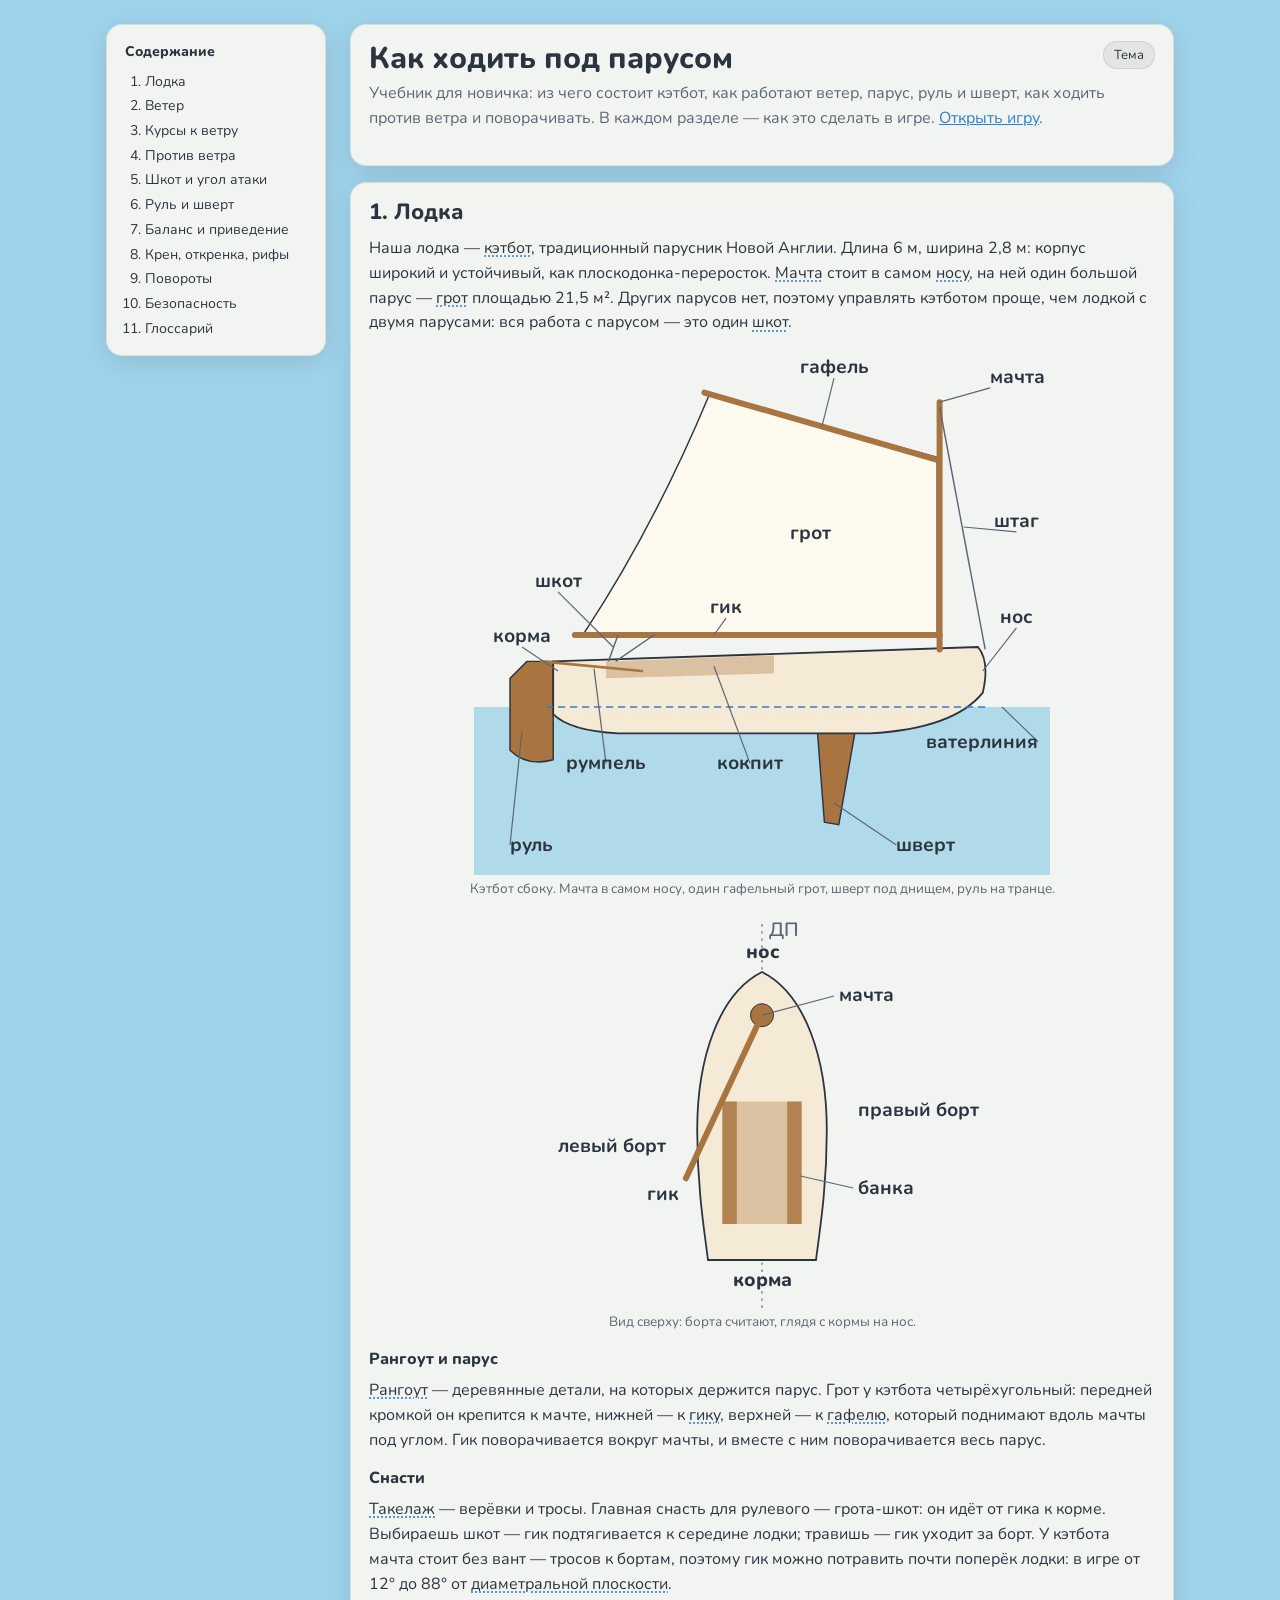
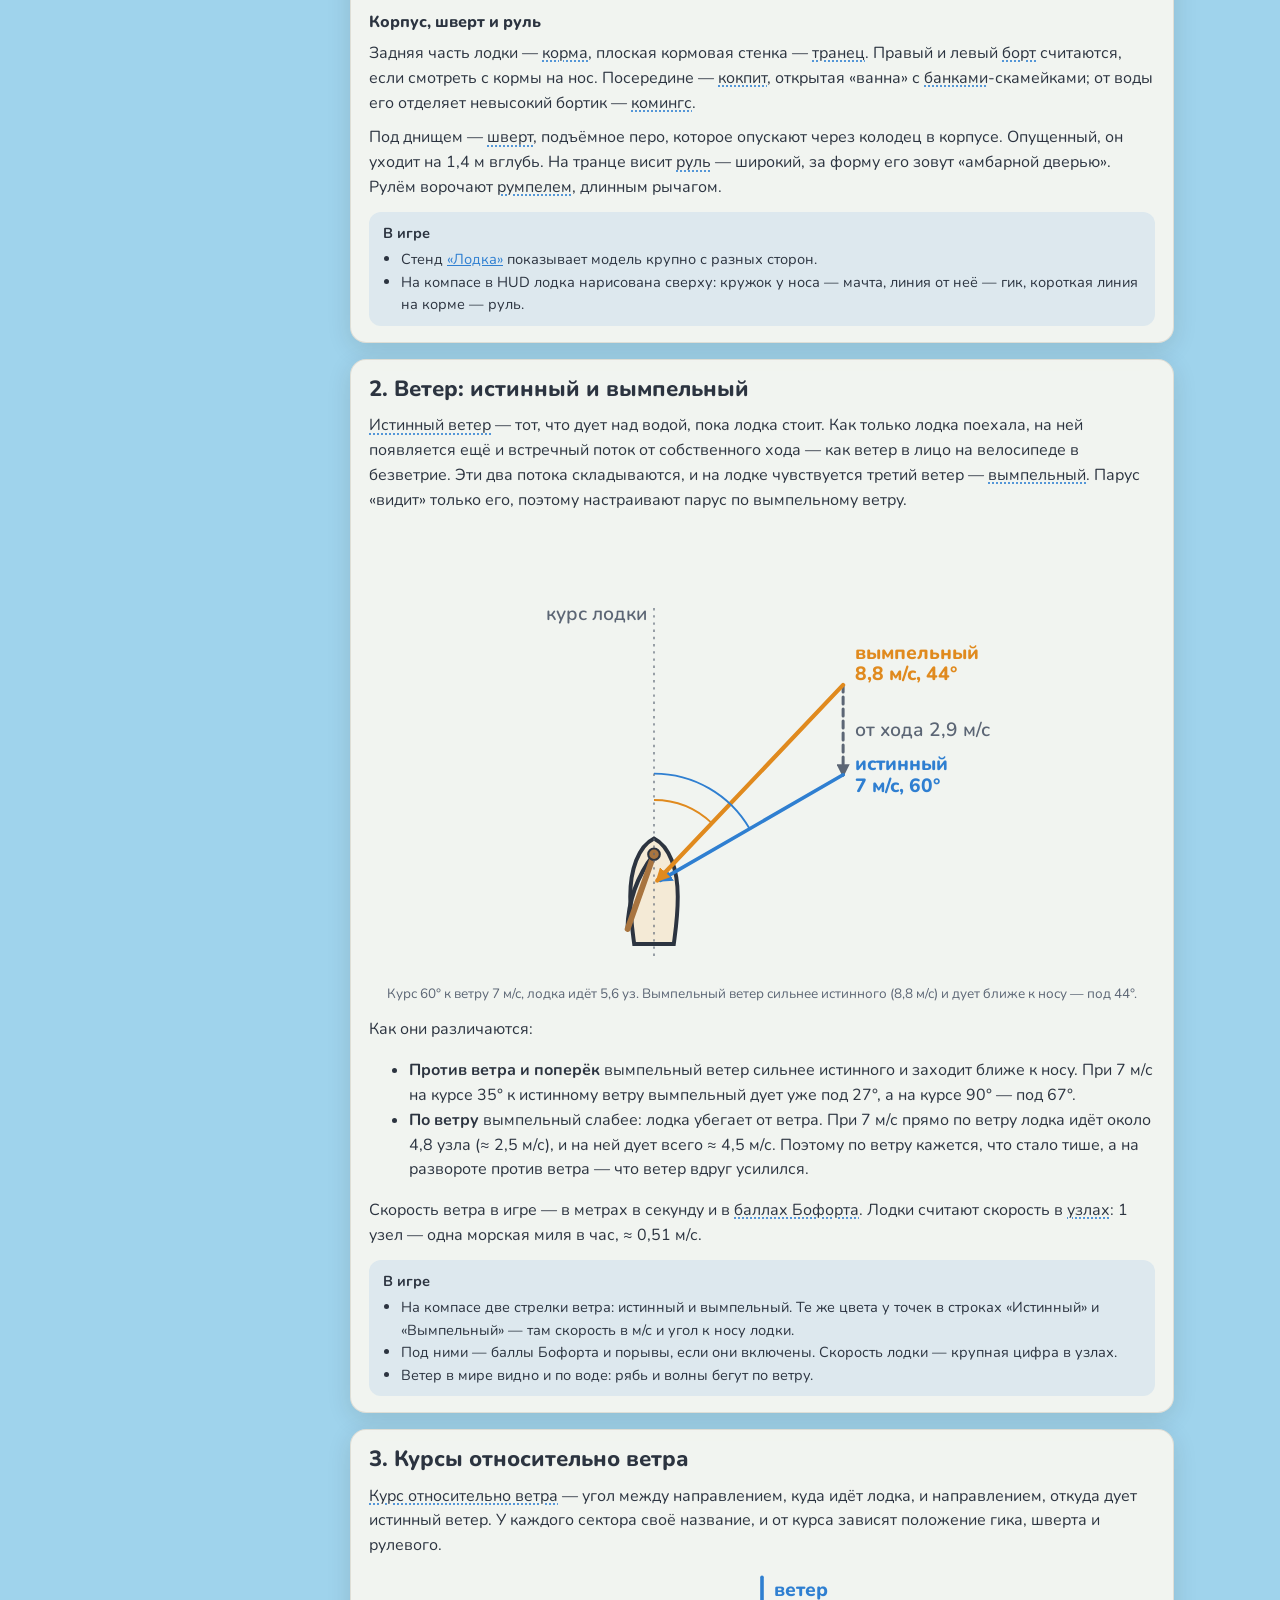
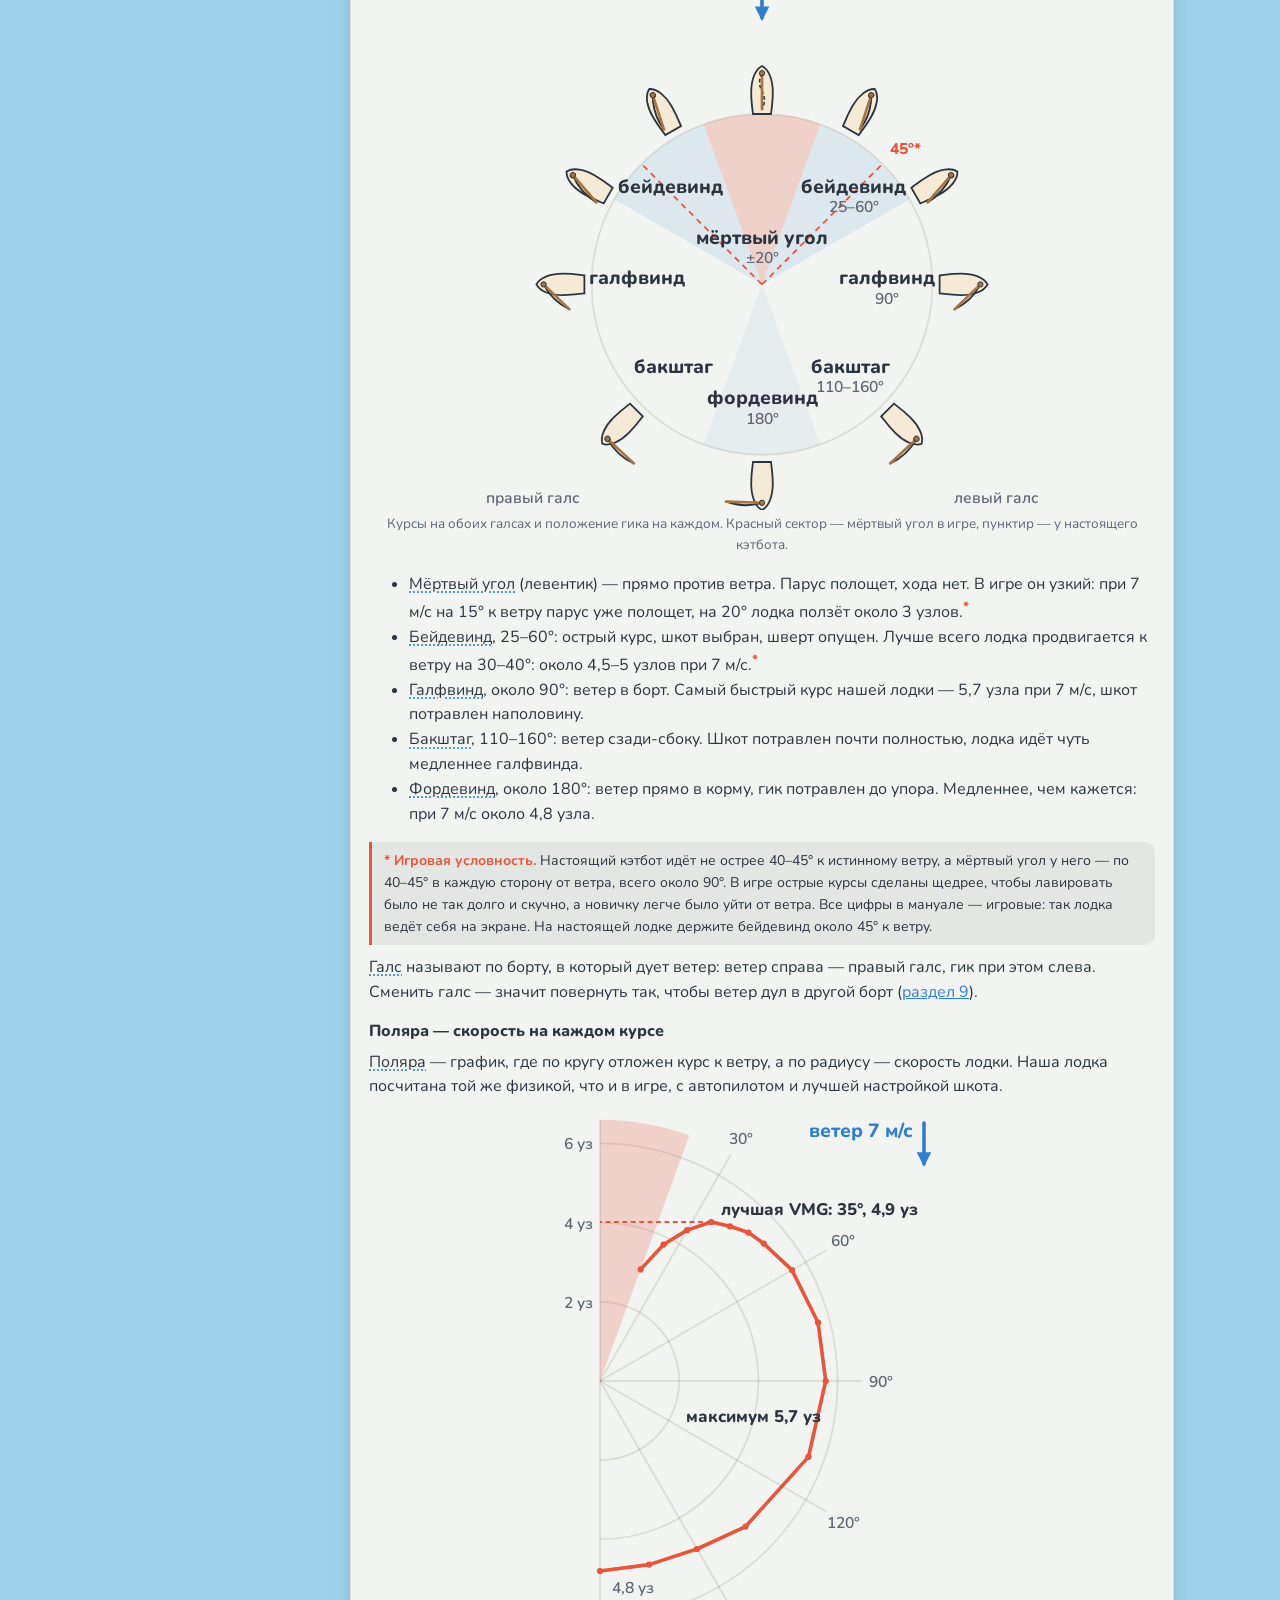
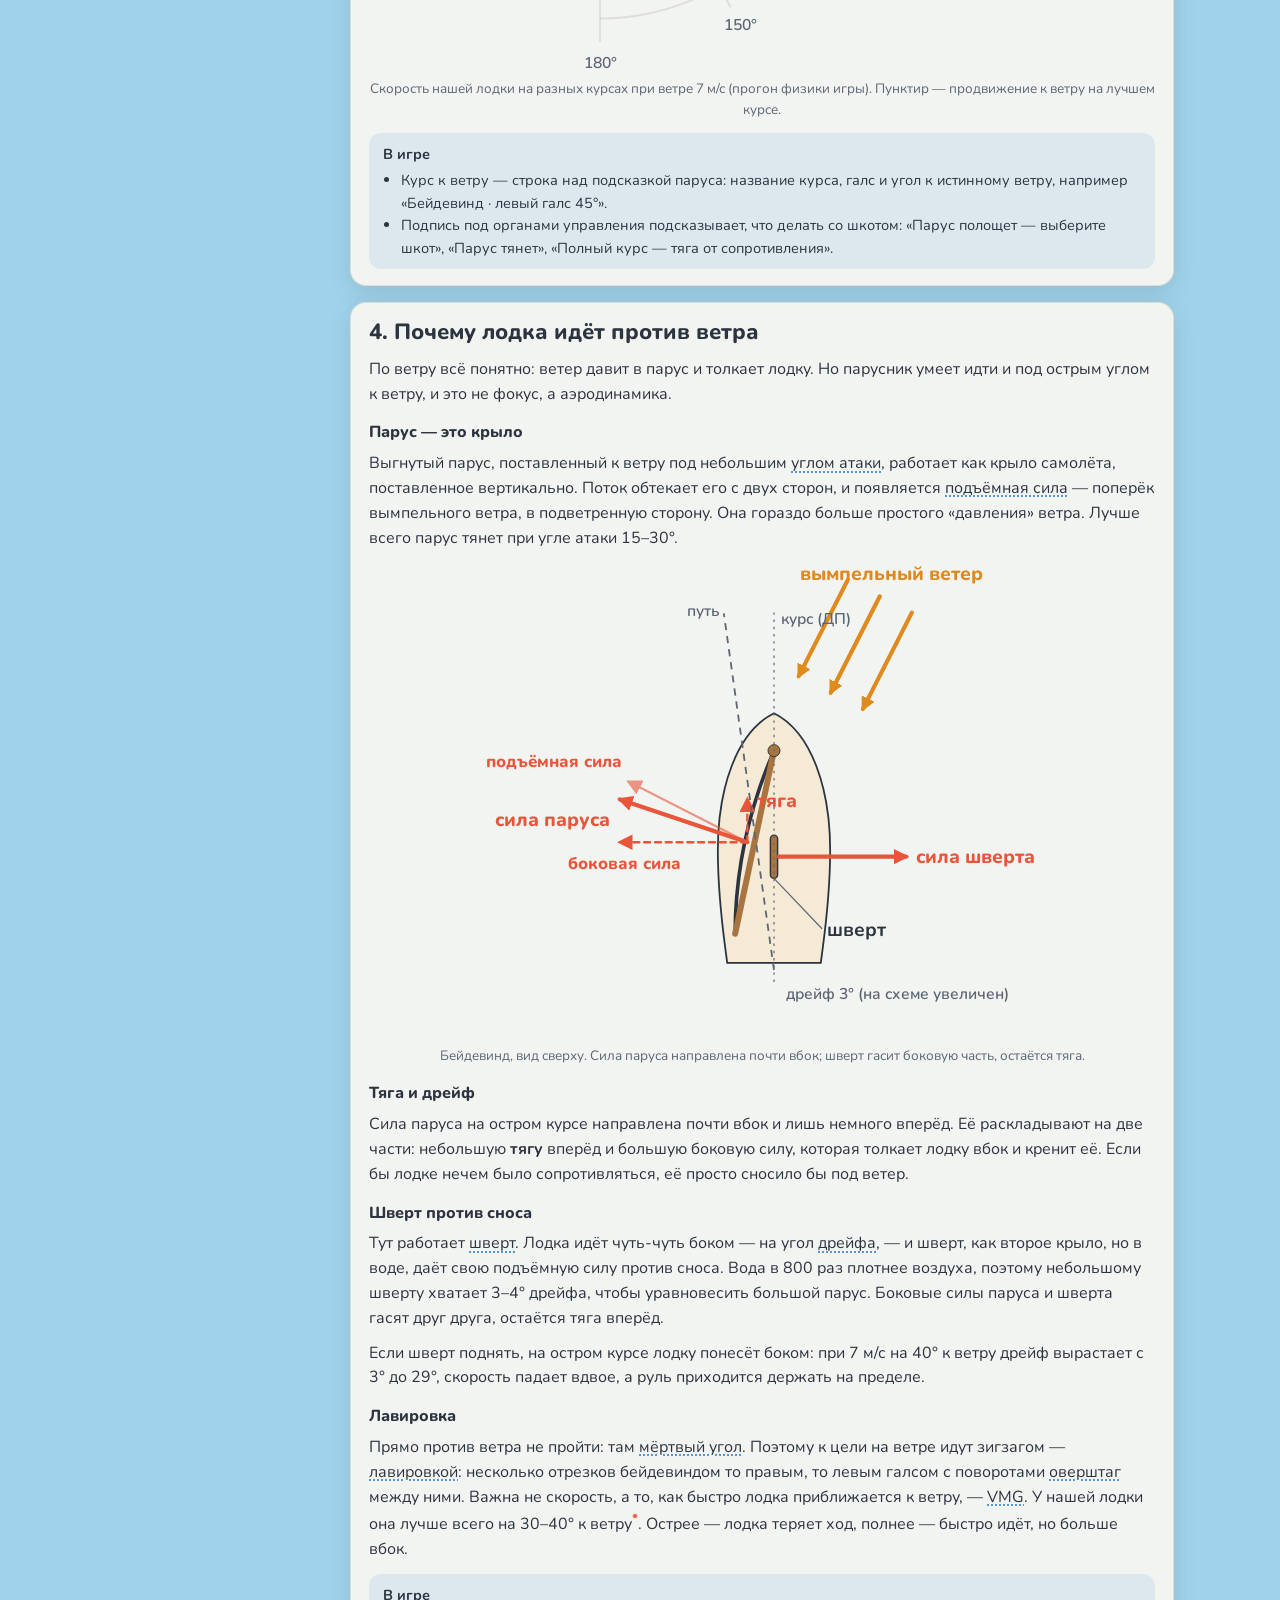
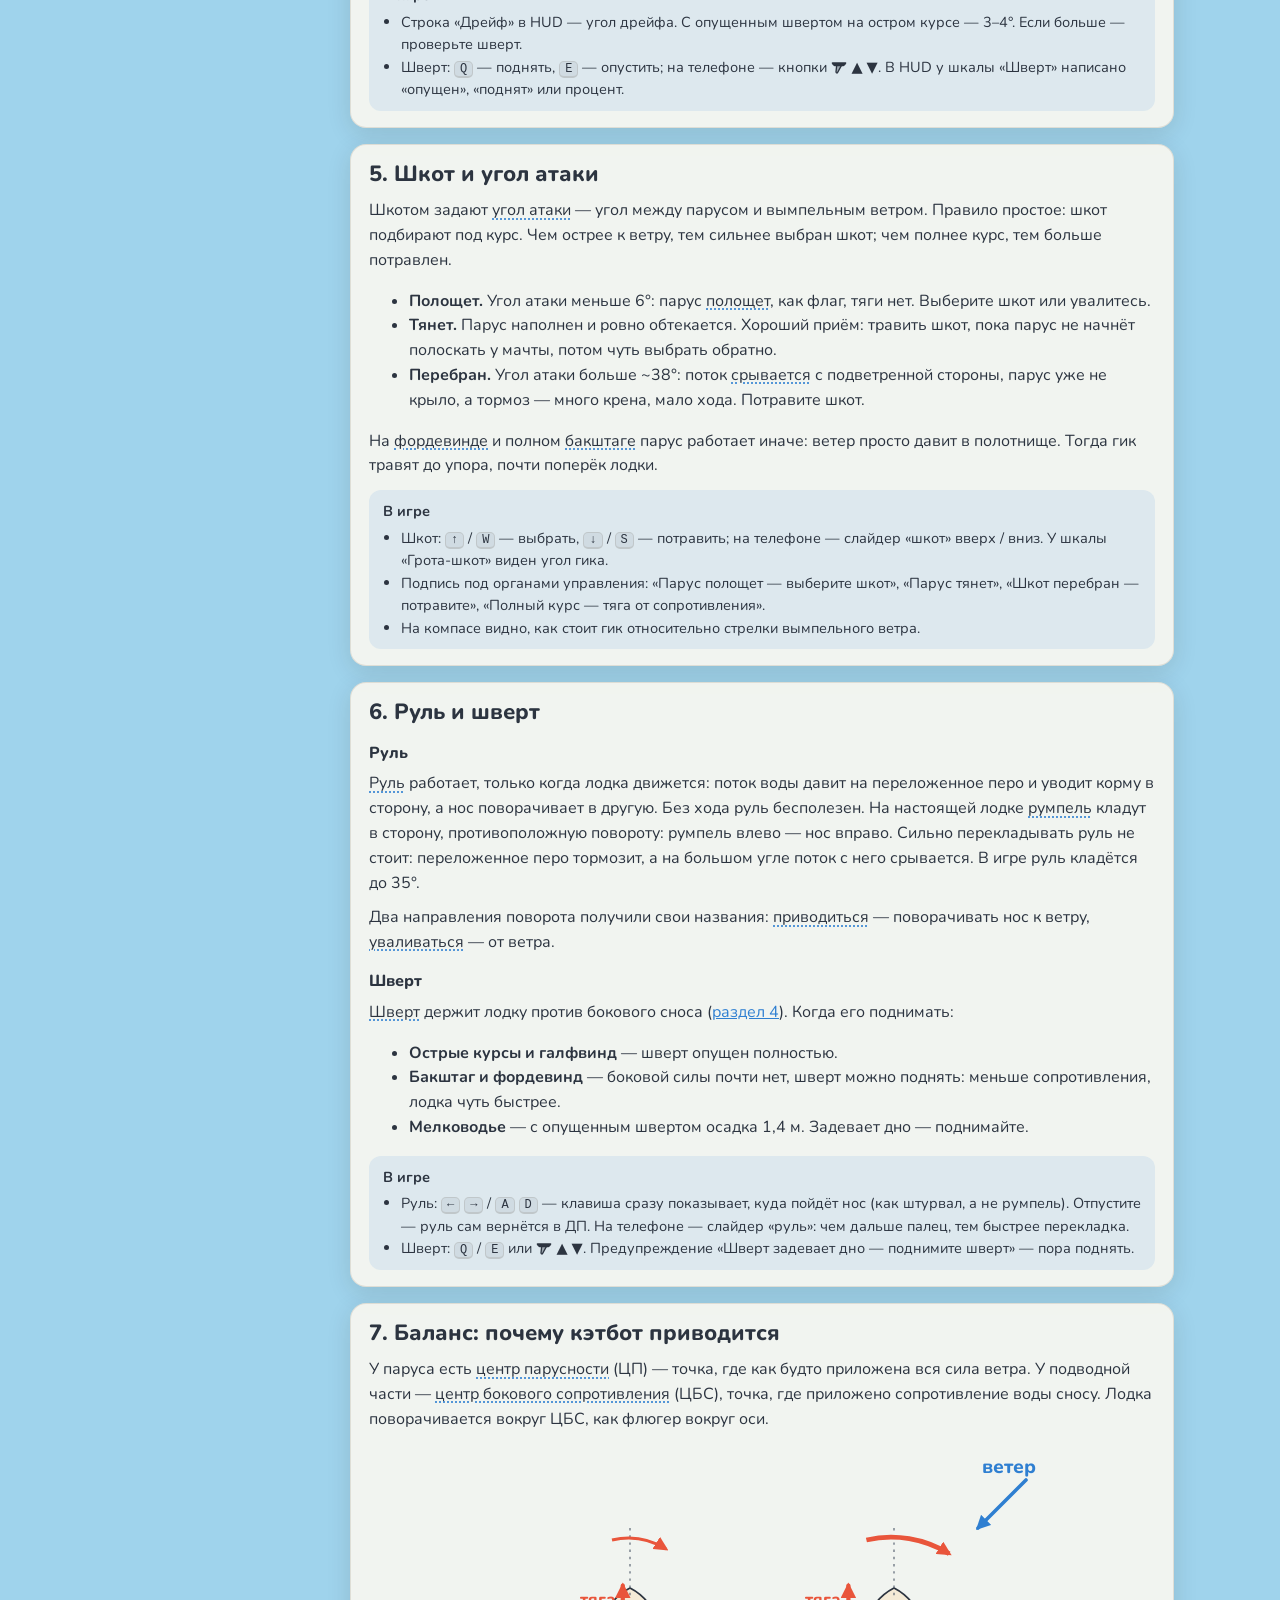
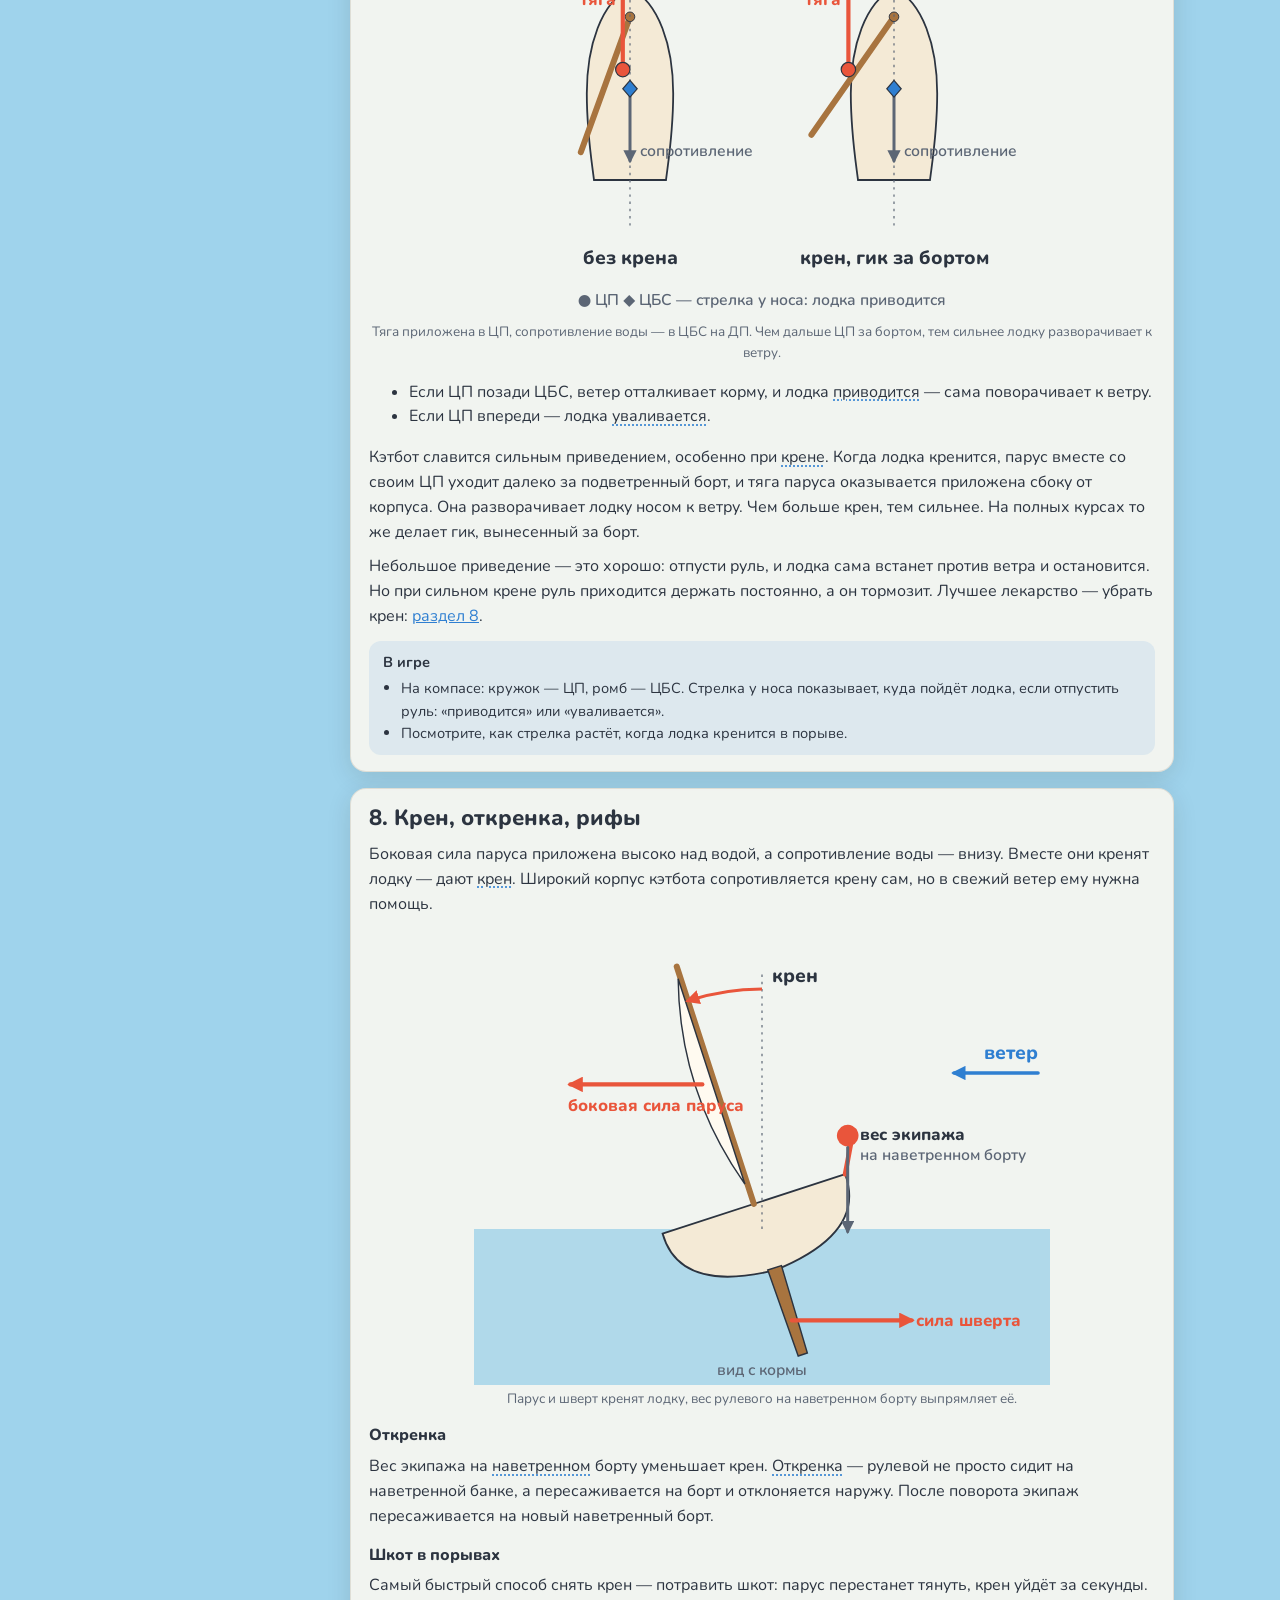
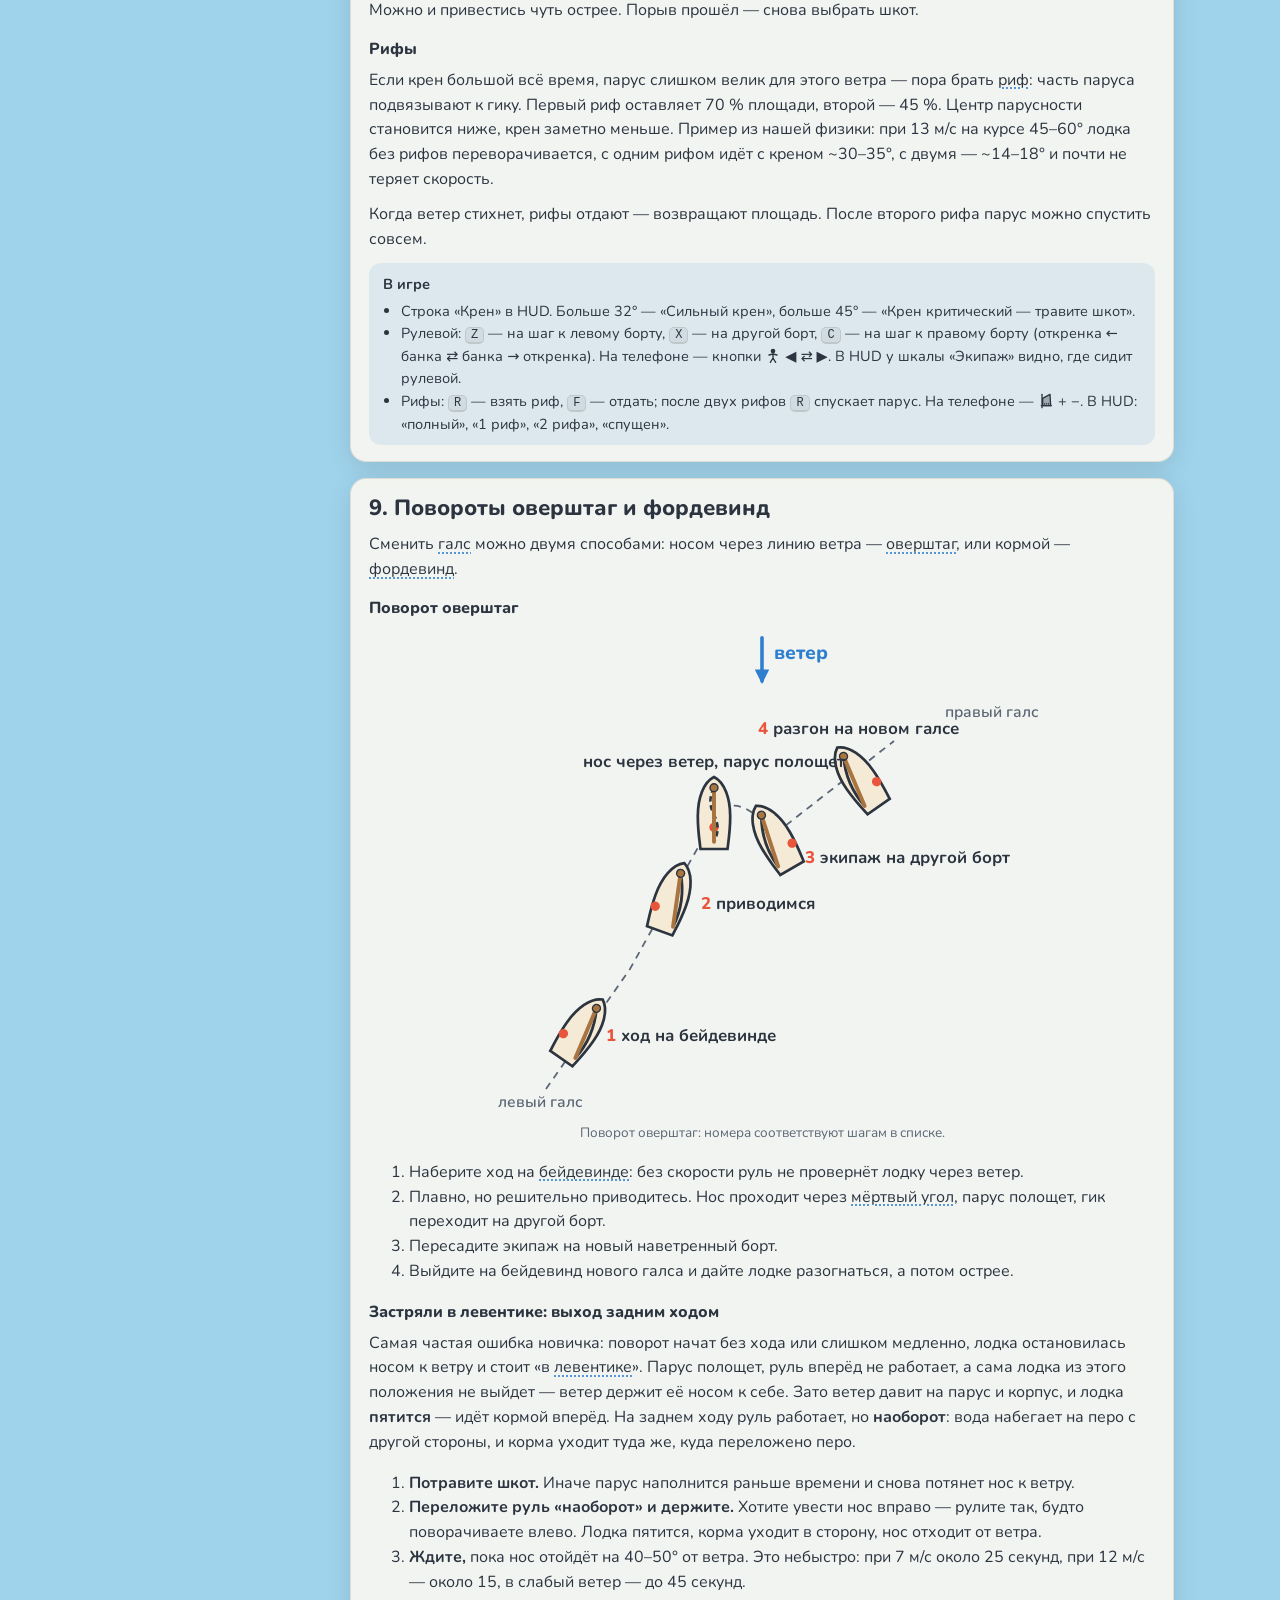
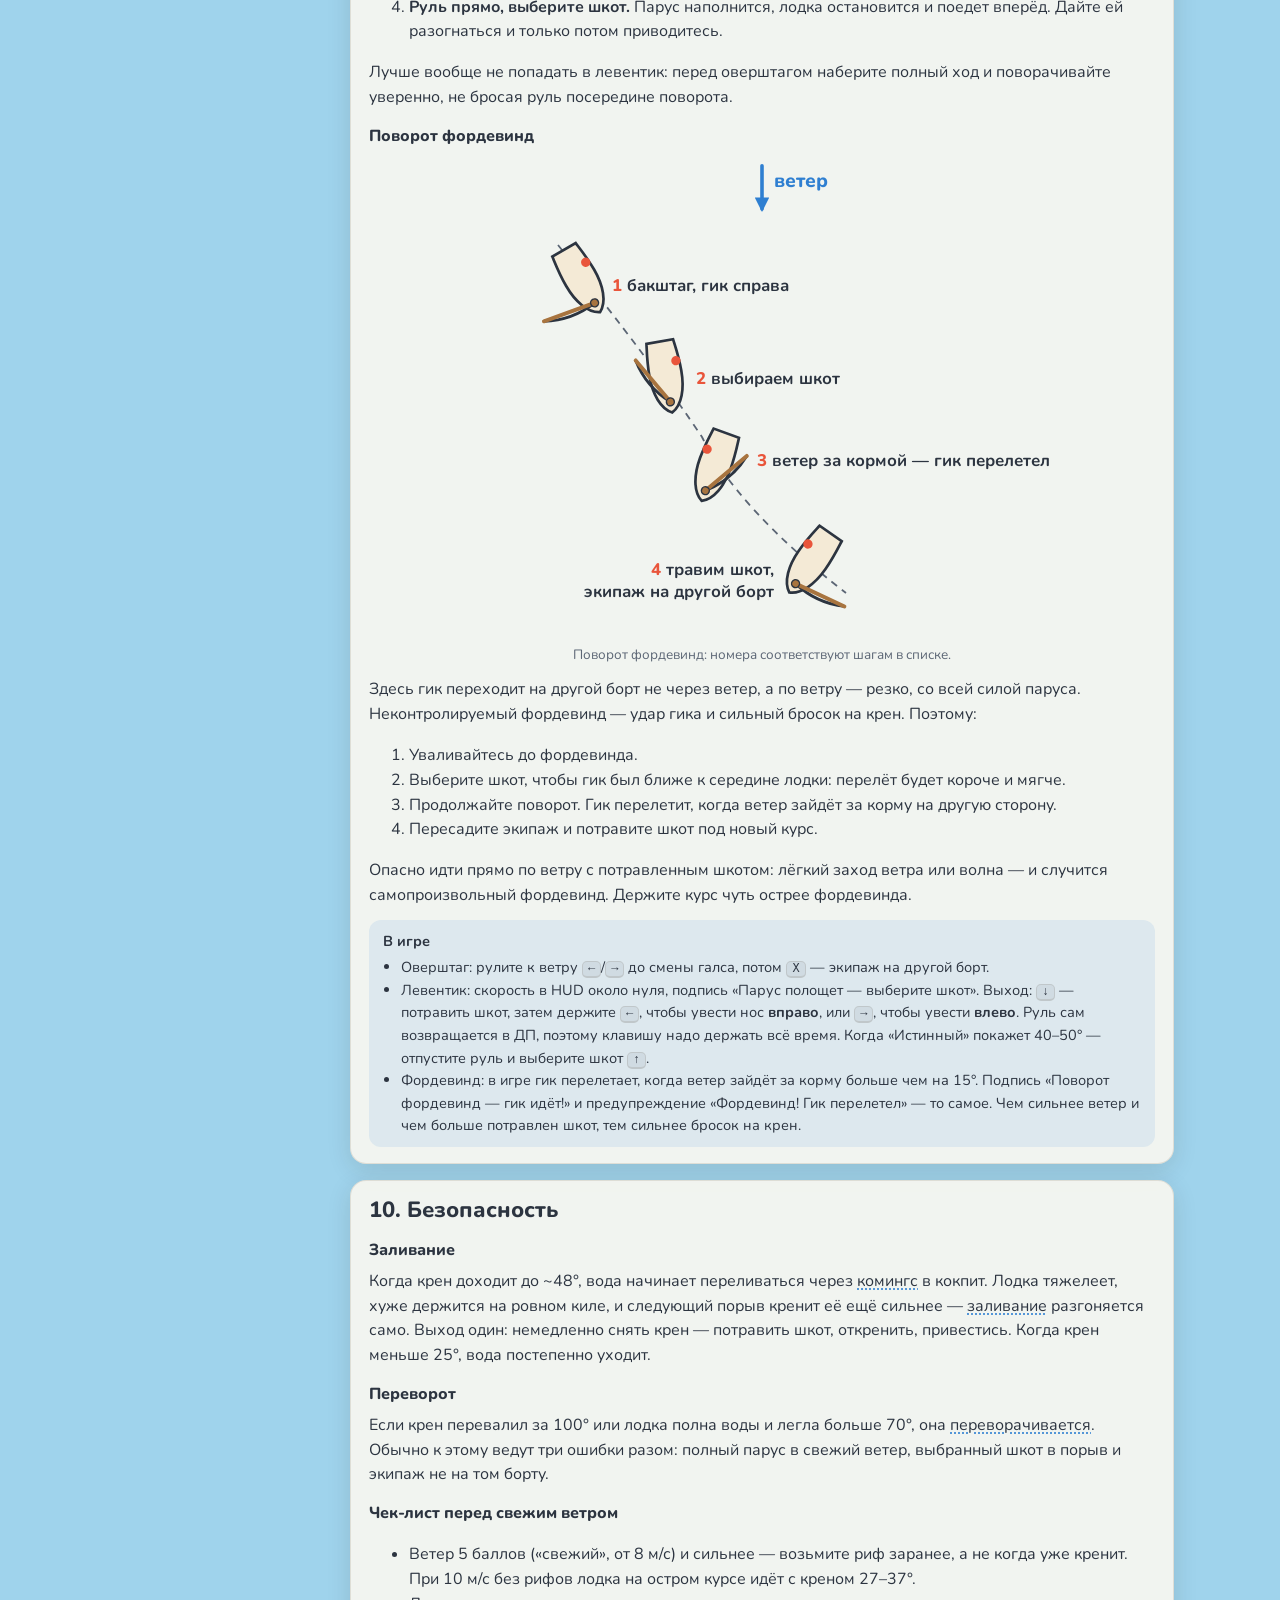
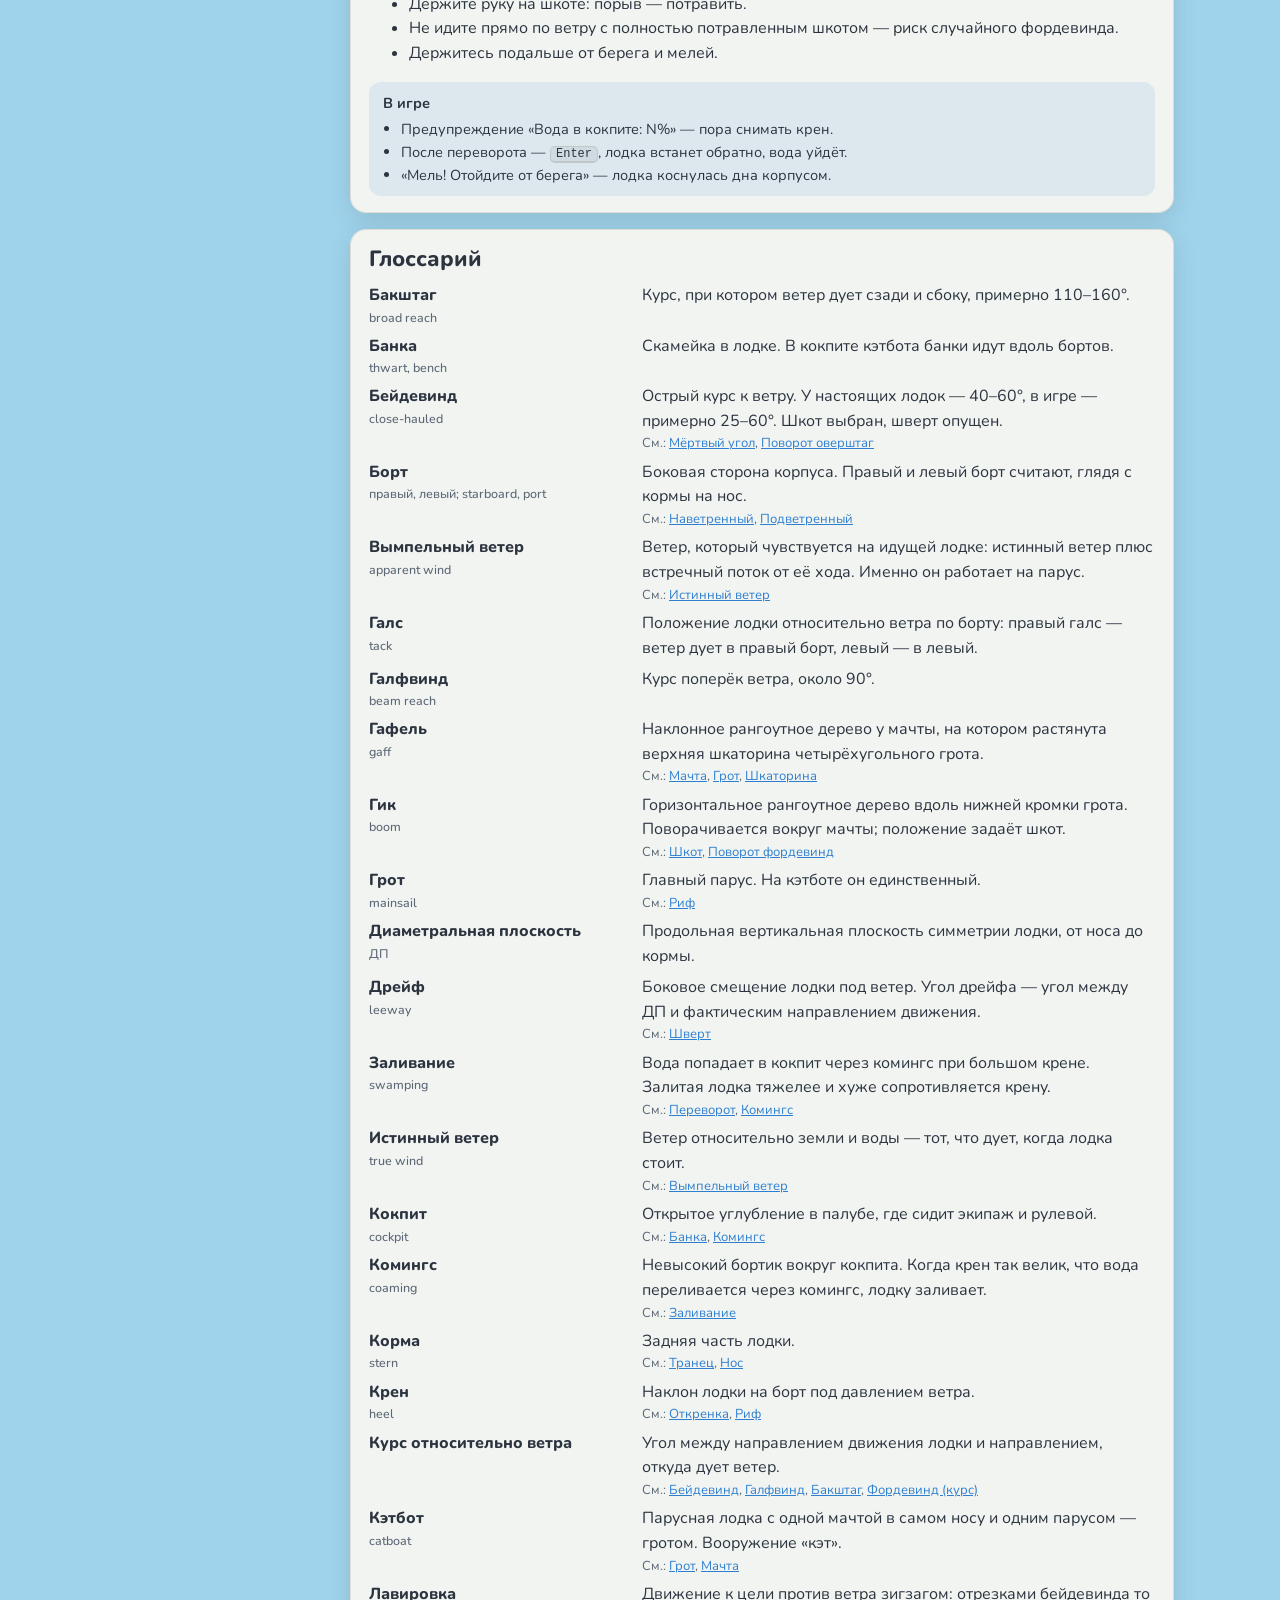
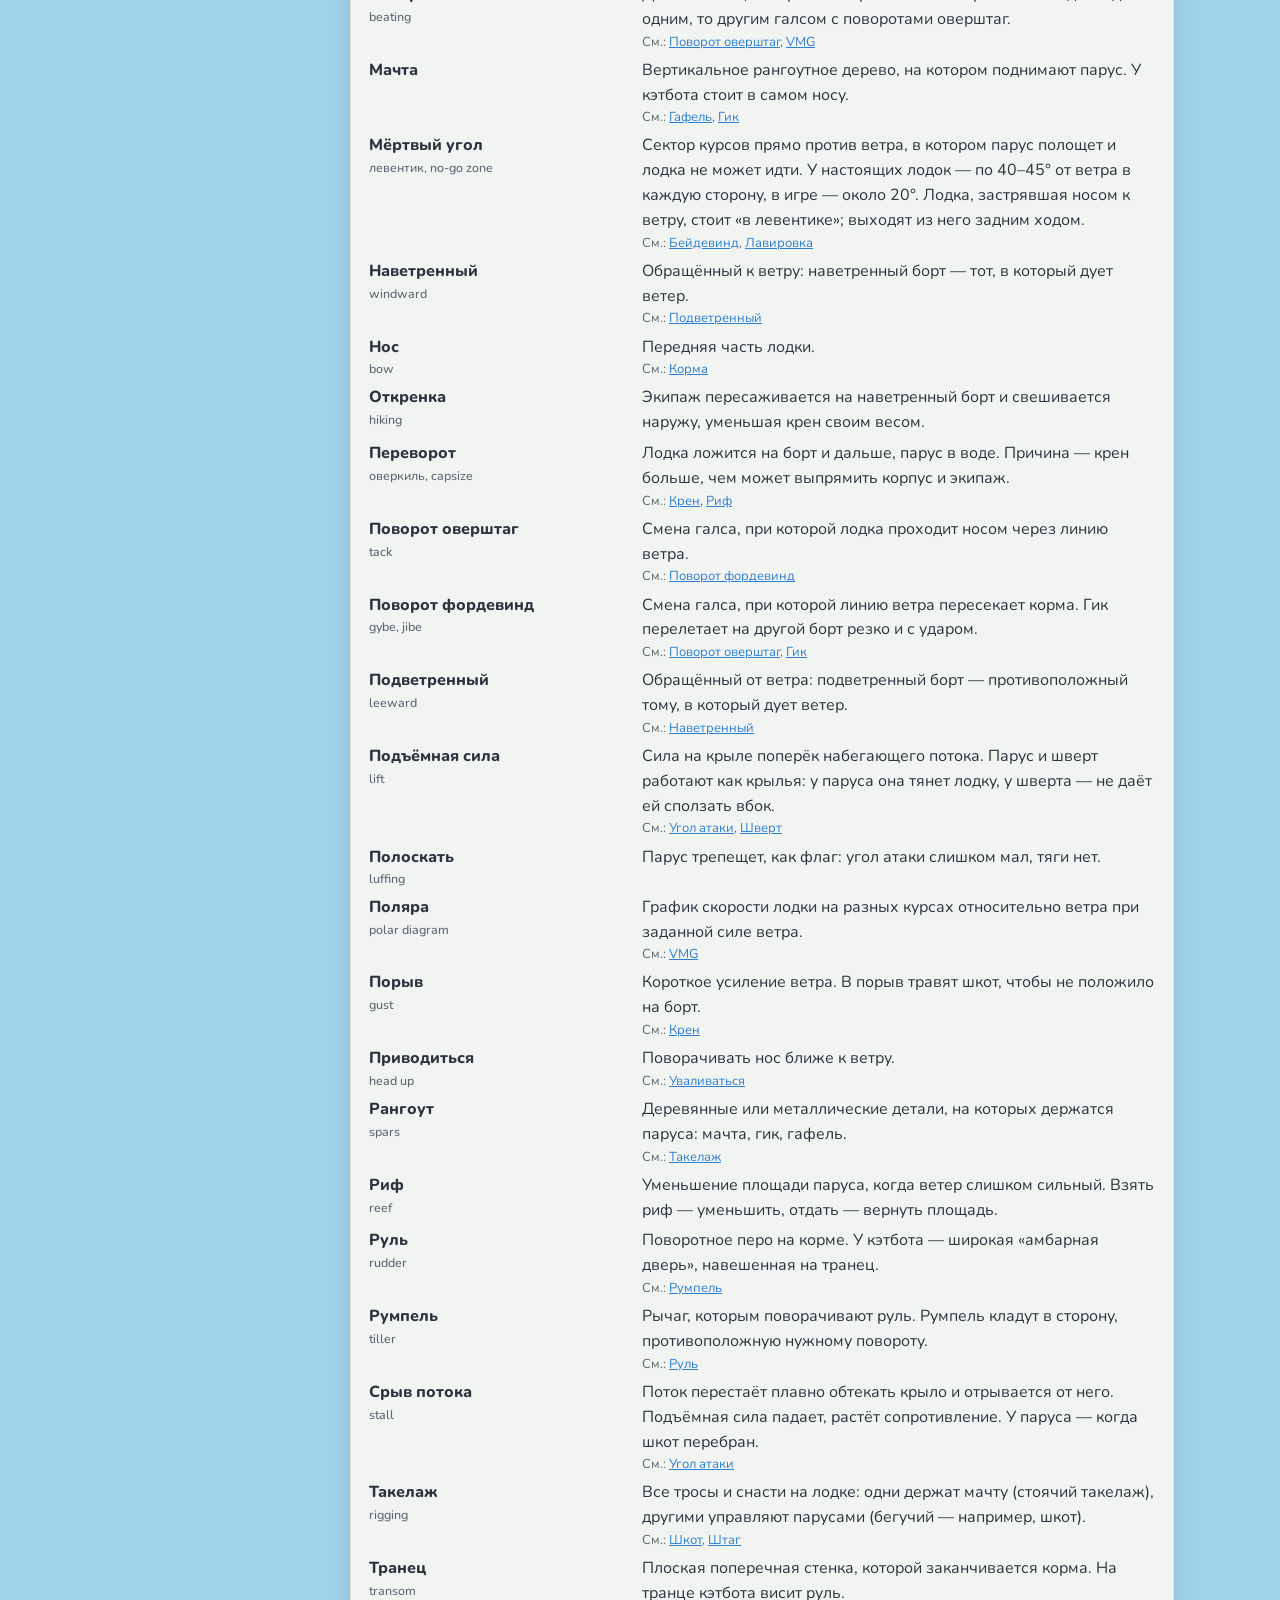
==== commit 759d8551: "ui updates" ====
--- a/manual.html
+++ b/manual.html
@@ -298,7 +298,7 @@
       <figure><svg viewBox="0 0 410 470" class="d" role="img" aria-label="Поляра скоростей кэтбота при ветре 7 м/с" style="max-width:492px"><path d="M70,159 A66,66 0 0,1 70,291" class="ring"/><text x="64" y="164" text-anchor="end" class="soft" style="font-size:13px">2 уз</text><path d="M70,93 A132,132 0 0,1 70,357" class="ring"/><text x="64" y="98" text-anchor="end" class="soft" style="font-size:13px">4 уз</text><path d="M70,27 A198,198 0 0,1 70,423" class="ring"/><text x="64" y="32" text-anchor="end" class="soft" style="font-size:13px">6 уз</text><line x1="70" y1="225" x2="70" y2="7.2" class="ring"/><text x="70" y="-4.3" text-anchor="middle" class="soft" style="font-size:13px">0°</text><line x1="70" y1="225" x2="178.9" y2="36.4" class="ring"/><text x="187.1" y="27.1" text-anchor="middle" class="soft" style="font-size:13px">30°</text><line x1="70" y1="225" x2="258.6" y2="116.1" class="ring"/><text x="272.9" y="112.8" text-anchor="middle" class="soft" style="font-size:13px">60°</text><line x1="70" y1="225" x2="287.8" y2="225" class="ring"/><text x="304.3" y="230" text-anchor="middle" class="soft" style="font-size:13px">90°</text><line x1="70" y1="225" x2="258.6" y2="333.9" class="ring"/><text x="272.9" y="347.1" text-anchor="middle" class="soft" style="font-size:13px">120°</text><line x1="70" y1="225" x2="178.9" y2="413.6" class="ring"/><text x="187.1" y="432.9" text-anchor="middle" class="soft" style="font-size:13px">150°</text><line x1="70" y1="225" x2="70" y2="442.8" class="ring"/><text x="70" y="464.3" text-anchor="middle" class="soft" style="font-size:13px">180°</text><path d="M70,225 L70,7.2 A217.79999999999998,217.79999999999998 0 0,1 144.5,20.3 Z" class="zone-dead"/><path d="M103.9,132 L123,111.3 L142.6,99.3 L162.7,92.5 L178.2,96.1 L193.7,101.3 L206.5,110.5 L230,132.6 L251.7,176.3 L258.1,225 L243.7,288.2 L191.3,346.3 L150.8,365 L111,378 L70,383.4" class="polar"/><circle cx="103.9" cy="132" r="2.6" class="polar-dot"/><circle cx="123" cy="111.3" r="2.6" class="polar-dot"/><circle cx="142.6" cy="99.3" r="2.6" class="polar-dot"/><circle cx="162.7" cy="92.5" r="2.6" class="polar-dot"/><circle cx="178.2" cy="96.1" r="2.6" class="polar-dot"/><circle cx="193.7" cy="101.3" r="2.6" class="polar-dot"/><circle cx="206.5" cy="110.5" r="2.6" class="polar-dot"/><circle cx="230" cy="132.6" r="2.6" class="polar-dot"/><circle cx="251.7" cy="176.3" r="2.6" class="polar-dot"/><circle cx="258.1" cy="225" r="2.6" class="polar-dot"/><circle cx="243.7" cy="288.2" r="2.6" class="polar-dot"/><circle cx="191.3" cy="346.3" r="2.6" class="polar-dot"/><circle cx="150.8" cy="365" r="2.6" class="polar-dot"/><circle cx="111" cy="378" r="2.6" class="polar-dot"/><circle cx="70" cy="383.4" r="2.6" class="polar-dot"/><line x1="162.7" y1="92.5" x2="70" y2="92.5" class="vmg"/><text x="170.7" y="86.5" text-anchor="start" class="b" style="font-size:14px">лучшая VMG: 35°, 4,9 уз</text><text x="254.1" y="259" text-anchor="end" class="b" style="font-size:14px">максимум 5,7 уз</text><text x="80" y="401.4" text-anchor="start" class="soft" style="font-size:13px">4,8 уз</text><line x1="340" y1="10" x2="340" y2="44" class="wind"/><text x="330" y="22" text-anchor="end" class="w">ветер 7 м/с</text></svg><figcaption>Скорость нашей лодки на разных курсах при ветре 7 м/с (прогон физики игры). Пунктир — продвижение к ветру на лучшем курсе.</figcaption></figure>
       <div class="ingame"><b>В игре</b>
         <ul>
-          <li>Угол к истинному ветру — строка «Истинный» в HUD, второе число. 30–40° — бейдевинд, 90° — галфвинд, 180° — фордевинд.</li>
+          <li>Курс к ветру — строка над подсказкой паруса: название курса, галс и угол к истинному ветру, например «Бейдевинд · левый галс 45°».</li>
           <li>Подпись под органами управления подсказывает, что делать со шкотом: «Парус полощет — выберите шкот»,
             «Парус тянет», «Полный курс — тяга от сопротивления».</li>
         </ul>
